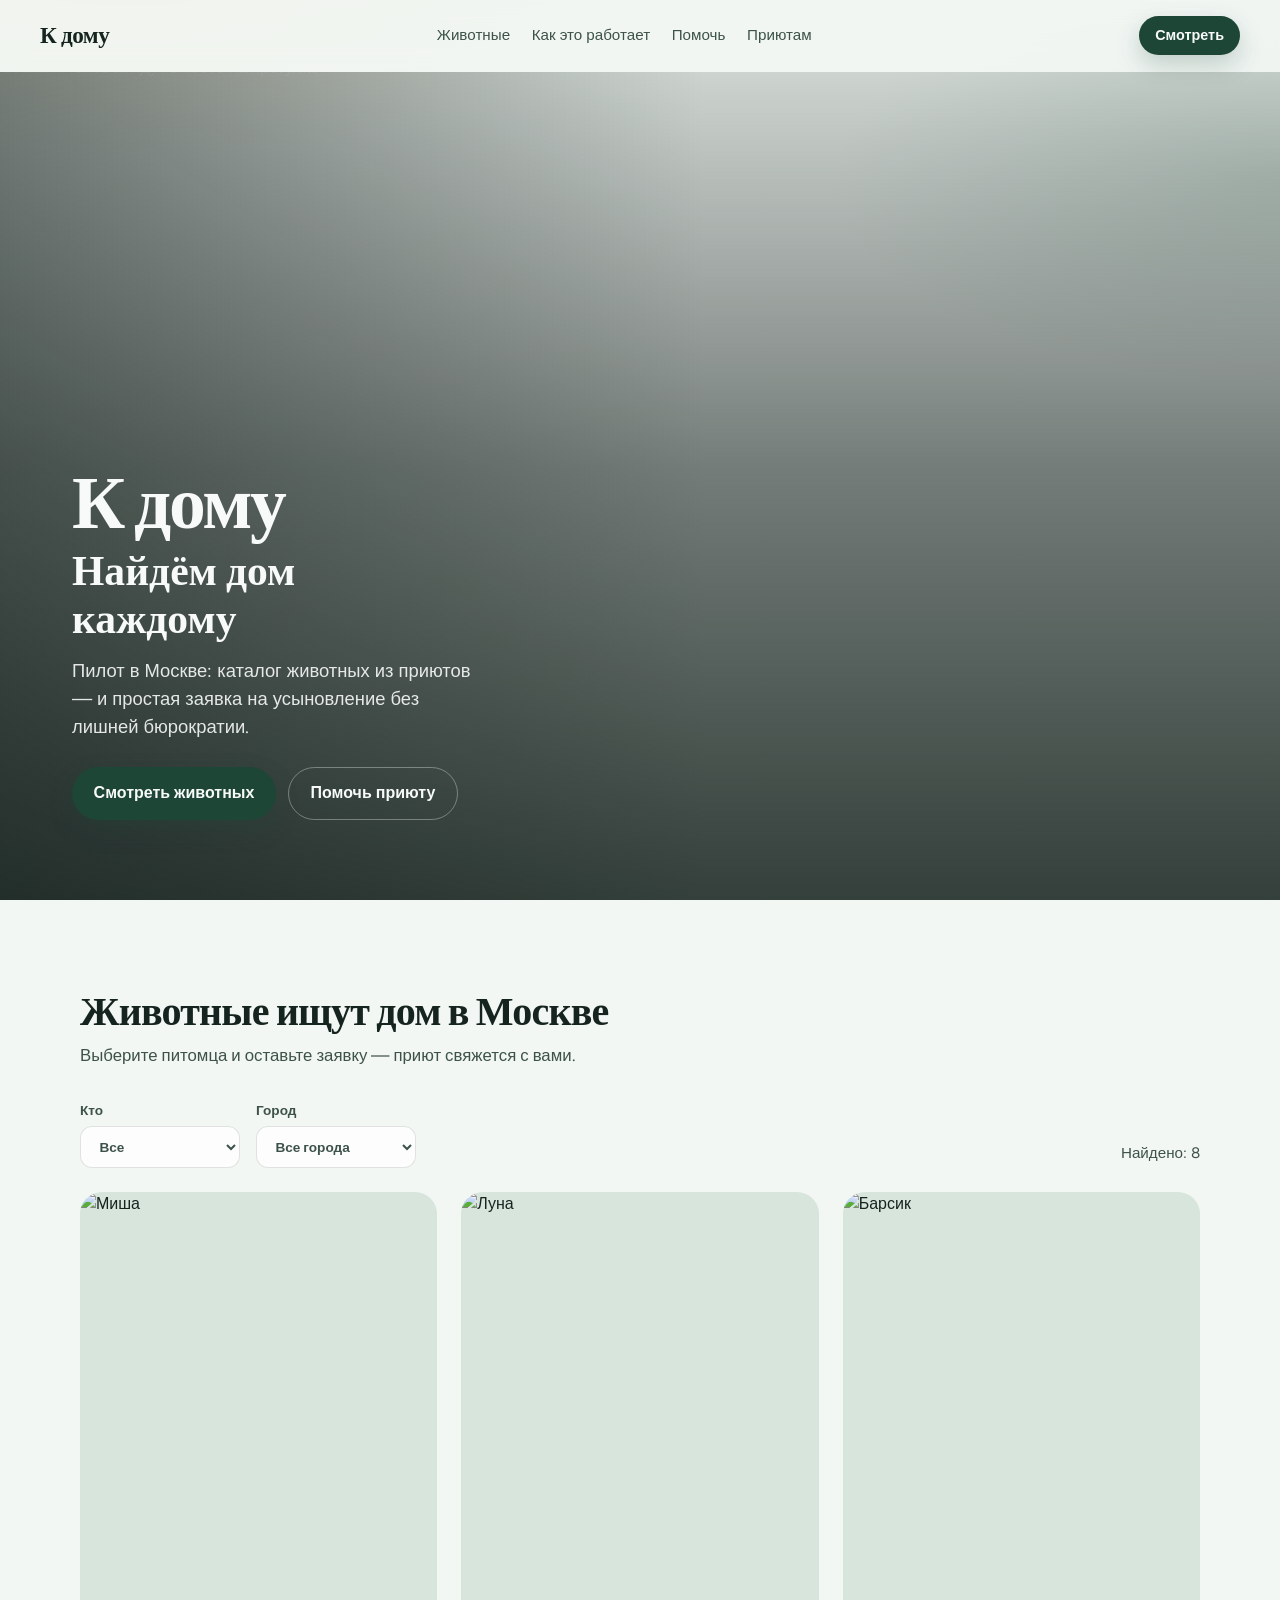
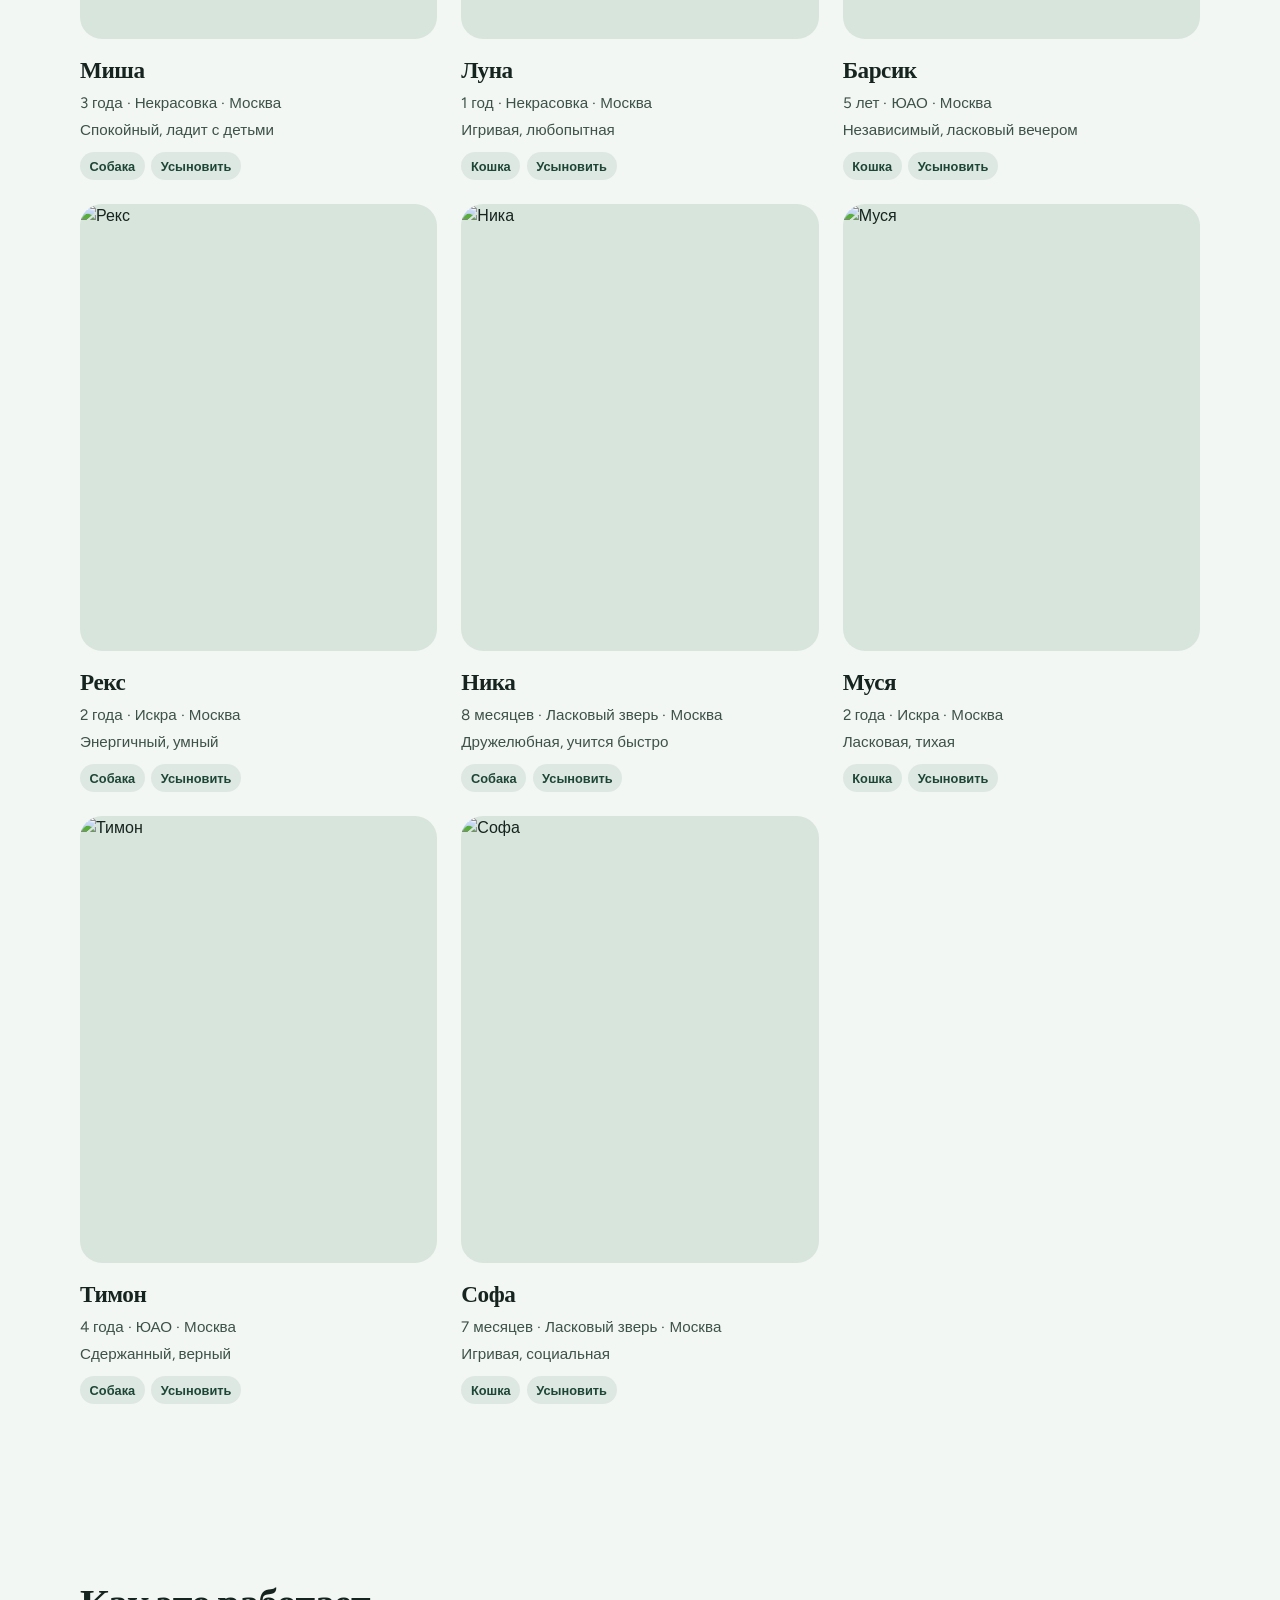
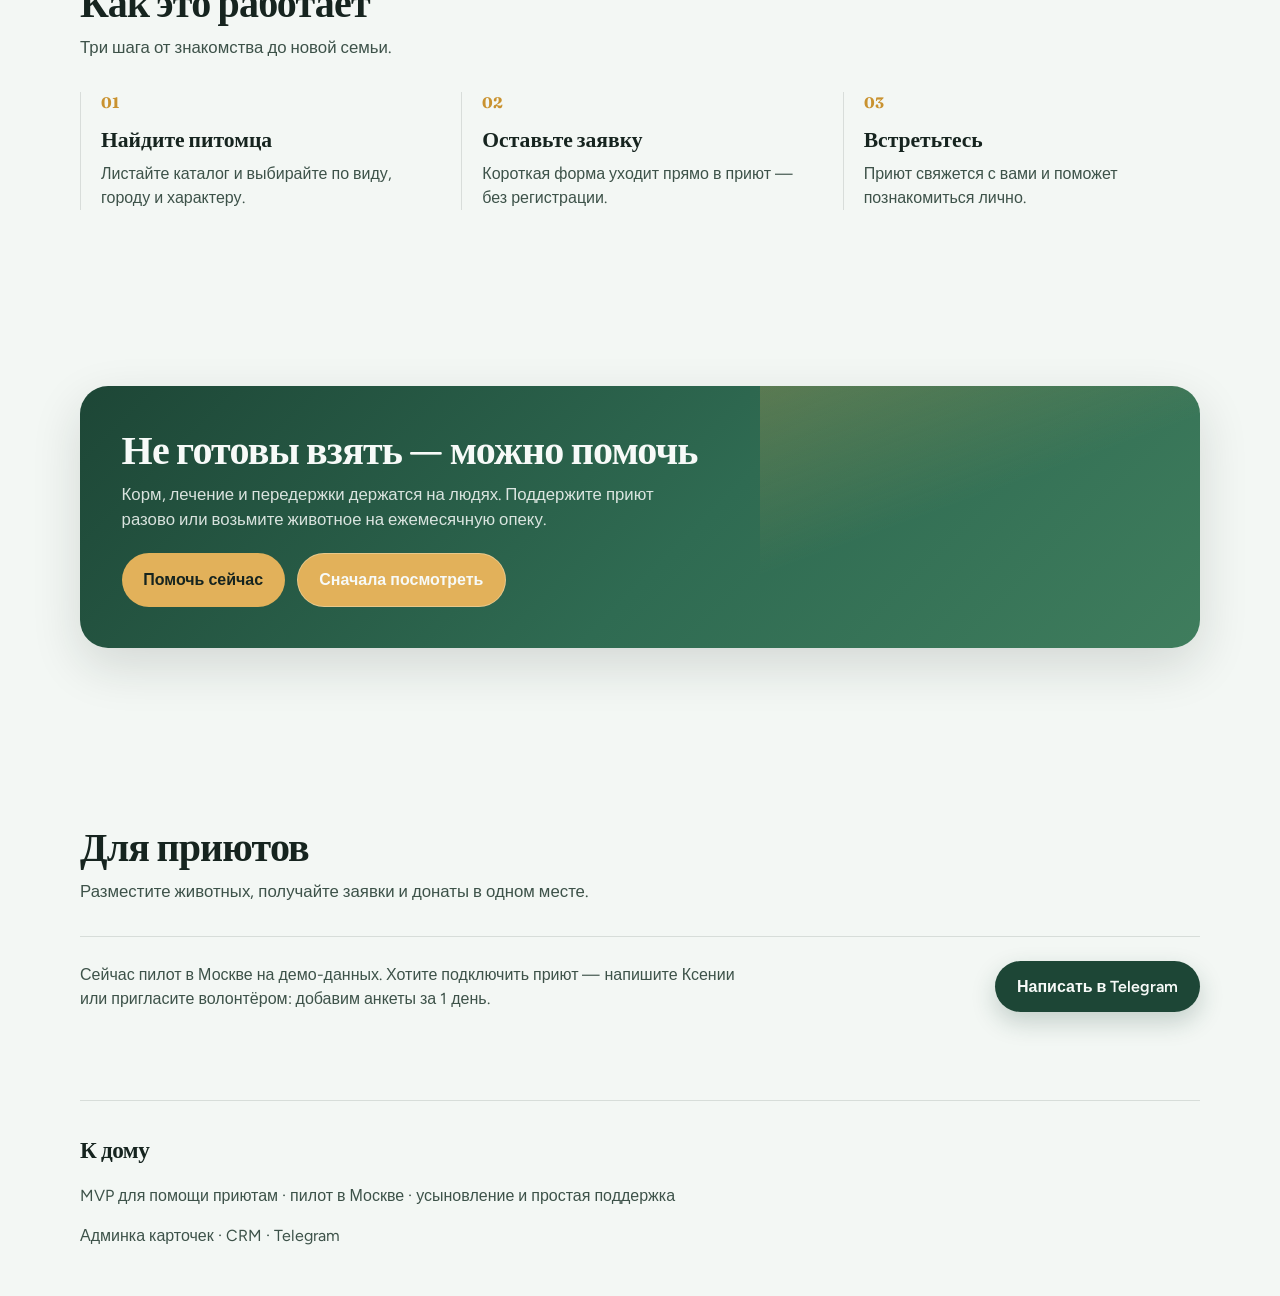
==== index.html @ bab7ec81 "Publish MVP site, CRM, admin and visit checklist for Moscow pilot. Co-authored-by: Cursor <cursorage" ====
<!DOCTYPE html>
<html lang="ru">
  <head>
    <meta charset="UTF-8" />
    <meta name="viewport" content="width=device-width, initial-scale=1.0" />
    <title>К дому — найти дом каждому животному</title>
    <meta
      name="description"
      content="К дому помогает приютам находить хозяев для животных: каталог питомцев, заявки на усыновление и простая помощь приютам."
    />
    <link rel="preconnect" href="https://fonts.googleapis.com" />
    <link rel="preconnect" href="https://fonts.gstatic.com" crossorigin />
    <link
      href="https://fonts.googleapis.com/css2?family=Fraunces:opsz,wght@9..144,500;9..144,650;9..144,700&family=Figtree:wght@400;500;600;700&display=swap"
      rel="stylesheet"
    />
    <link rel="stylesheet" href="styles.css" />
  </head>
  <body>
    <div class="page-bg" aria-hidden="true"></div>

    <header class="site-header">
      <a class="brand" href="#top" aria-label="К дому — на главную">К дому</a>
      <nav class="nav" aria-label="Основная навигация">
        <a href="#animals">Животные</a>
        <a href="#how">Как это работает</a>
        <a href="#help">Помочь</a>
        <a href="#shelters">Приютам</a>
      </nav>
      <a class="btn btn-small" href="#animals">Смотреть</a>
    </header>

    <main id="top">
      <section class="hero" aria-label="Главный экран">
        <div class="hero-media">
          <img
            src="https://images.unsplash.com/photo-1548199973-03cce0bbc87b?auto=format&fit=crop&w=2000&q=80"
            alt="Собака и человек идут вместе на прогулке"
            width="2000"
            height="1333"
          />
        </div>
        <div class="hero-content">
          <p class="brand-mark">К дому</p>
          <h1>Найдём дом каждому</h1>
          <p class="hero-lead">
            Пилот в Москве: каталог животных из приютов — и простая заявка на
            усыновление без лишней бюрократии.
          </p>
          <div class="hero-actions">
            <a class="btn" href="#animals">Смотреть животных</a>
            <a class="btn btn-ghost" href="#help">Помочь приюту</a>
          </div>
        </div>
      </section>

      <section class="section animals-section" id="animals">
        <div class="section-head">
          <h2>Животные ищут дом в Москве</h2>
          <p>Выберите питомца и оставьте заявку — приют свяжется с вами.</p>
        </div>

        <div class="filters" role="group" aria-label="Фильтры">
          <label class="filter">
            <span>Кто</span>
            <select id="filter-type">
              <option value="all">Все</option>
              <option value="dog">Собаки</option>
              <option value="cat">Кошки</option>
            </select>
          </label>
          <label class="filter">
            <span>Город</span>
            <select id="filter-city">
              <option value="all">Все города</option>
            </select>
          </label>
          <p class="results-count" id="results-count" aria-live="polite"></p>
        </div>

        <div class="animal-grid" id="animal-grid"></div>
      </section>

      <section class="section how-section" id="how">
        <div class="section-head">
          <h2>Как это работает</h2>
          <p>Три шага от знакомства до новой семьи.</p>
        </div>
        <ol class="steps">
          <li>
            <span class="step-num">01</span>
            <h3>Найдите питомца</h3>
            <p>Листайте каталог и выбирайте по виду, городу и характеру.</p>
          </li>
          <li>
            <span class="step-num">02</span>
            <h3>Оставьте заявку</h3>
            <p>Короткая форма уходит прямо в приют — без регистрации.</p>
          </li>
          <li>
            <span class="step-num">03</span>
            <h3>Встретьтесь</h3>
            <p>Приют свяжется с вами и поможет познакомиться лично.</p>
          </li>
        </ol>
      </section>

      <section class="section help-section" id="help">
        <div class="help-panel">
          <div class="help-copy">
            <h2>Не готовы взять — можно помочь</h2>
            <p>
              Корм, лечение и передержки держатся на людях. Поддержите приют
              разово или возьмите животное на ежемесячную опеку.
            </p>
            <div class="hero-actions">
              <button class="btn" type="button" id="donate-open">
                Помочь сейчас
              </button>
              <a class="btn btn-ghost" href="#animals">Сначала посмотреть</a>
            </div>
          </div>
          <div class="help-visual" aria-hidden="true"></div>
        </div>
      </section>

      <section class="section shelters-section" id="shelters">
        <div class="section-head">
          <h2>Для приютов</h2>
          <p>
            Разместите животных, получайте заявки и донаты в одном месте.
          </p>
        </div>
        <div class="shelter-cta">
          <p>
            Сейчас пилот в Москве на демо-данных. Хотите подключить приют —
            напишите Ксении или пригласите волонтёром: добавим анкеты за 1 день.
          </p>
          <a class="btn" href="https://t.me/zaitt_ksn">Написать в Telegram</a>
        </div>
      </section>
    </main>

    <footer class="site-footer">
      <p class="brand">К дому</p>
      <p>MVP для помощи приютам · пилот в Москве · усыновление и простая поддержка</p>
      <p style="margin-top:0.6rem">
        <a href="./admin.html">Админка карточек</a>
        ·
        <a href="./crm/">CRM</a>
        ·
        <a href="https://t.me/zaitt_ksn">Telegram</a>
      </p>
    </footer>

    <dialog class="modal" id="adopt-modal" aria-labelledby="adopt-title">
      <form method="dialog" class="modal-card" id="adopt-form">
        <button class="modal-close" value="cancel" aria-label="Закрыть">
          ×
        </button>
        <h2 id="adopt-title">Заявка на усыновление</h2>
        <p class="modal-lead" id="adopt-animal-name"></p>

        <label>
          Ваше имя
          <input name="name" type="text" required autocomplete="name" />
        </label>
        <label>
          Телефон или Telegram
          <input
            name="contact"
            type="text"
            required
            placeholder="+7… или @username"
            autocomplete="tel"
          />
        </label>
        <label>
          Коротко о себе
          <textarea
            name="message"
            rows="3"
            placeholder="Жильё, опыт, почему этот питомец"
          ></textarea>
        </label>

        <input type="hidden" name="animalId" id="adopt-animal-id" />

        <div class="modal-actions">
          <button class="btn btn-ghost" value="cancel" type="submit">
            Отмена
          </button>
          <button class="btn" id="adopt-submit" value="default" type="submit">
            Отправить заявку
          </button>
        </div>
      </form>
    </dialog>

    <dialog class="modal" id="donate-modal" aria-labelledby="donate-title">
      <form method="dialog" class="modal-card" id="donate-form">
        <button class="modal-close" value="cancel" aria-label="Закрыть">
          ×
        </button>
        <h2 id="donate-title">Помочь приюту</h2>
        <p class="modal-lead">
          В MVP это демо-форма: заявку сохраним локально и покажем, как будет
          выглядеть поток помощи.
        </p>
        <label>
          Сумма, ₽
          <input name="amount" type="number" min="100" step="100" value="500" required />
        </label>
        <label>
          Контакт для отчёта
          <input name="contact" type="text" required placeholder="email или Telegram" />
        </label>
        <div class="modal-actions">
          <button class="btn btn-ghost" value="cancel" type="submit">
            Отмена
          </button>
          <button class="btn" value="default" type="submit">Продолжить</button>
        </div>
      </form>
    </dialog>

    <div class="toast" id="toast" role="status" aria-live="polite" hidden></div>

    <script src="data.js"></script>
    <script src="app.js"></script>
  </body>
</html>
---- styles.css ----
:root {
  --ink: #16241f;
  --ink-soft: #3d5249;
  --foam: #f3f7f4;
  --mist: #d7e5dc;
  --leaf: #2f6b52;
  --leaf-deep: #1d4636;
  --sun: #e2b15a;
  --sun-deep: #c9922f;
  --line: rgba(22, 36, 31, 0.12);
  --shadow: 0 18px 50px rgba(22, 36, 31, 0.14);
  --radius: 18px;
  --font-display: "Fraunces", Georgia, serif;
  --font-body: "Figtree", "Segoe UI", sans-serif;
  --header-h: 72px;
}

*,
*::before,
*::after {
  box-sizing: border-box;
}

html {
  scroll-behavior: smooth;
}

body {
  margin: 0;
  color: var(--ink);
  font-family: var(--font-body);
  background: var(--foam);
  line-height: 1.5;
  overflow-x: hidden;
}

.page-bg {
  position: fixed;
  inset: 0;
  z-index: -1;
  background:
    radial-gradient(ellipse 80% 50% at 10% -10%, rgba(226, 177, 90, 0.22), transparent 55%),
    radial-gradient(ellipse 70% 45% at 100% 20%, rgba(47, 107, 82, 0.16), transparent 50%),
    linear-gradient(180deg, #eef5f0 0%, #f3f7f4 40%, #e8f0ea 100%);
}

img {
  max-width: 100%;
  display: block;
}

a {
  color: inherit;
  text-decoration: none;
}

button,
input,
select,
textarea {
  font: inherit;
  color: inherit;
}

.site-header {
  position: sticky;
  top: 0;
  z-index: 40;
  height: var(--header-h);
  display: flex;
  align-items: center;
  justify-content: space-between;
  gap: 1rem;
  padding: 0 clamp(1rem, 4vw, 2.5rem);
  backdrop-filter: blur(14px);
  background: rgba(243, 247, 244, 0.78);
  border-bottom: 1px solid transparent;
  transition: border-color 0.3s ease, background 0.3s ease;
}

.site-header.is-scrolled {
  border-bottom-color: var(--line);
  background: rgba(243, 247, 244, 0.92);
}

.brand {
  font-family: var(--font-display);
  font-weight: 700;
  font-size: 1.45rem;
  letter-spacing: -0.02em;
}

.nav {
  display: none;
  gap: 1.35rem;
  font-size: 0.95rem;
  font-weight: 500;
  color: var(--ink-soft);
}

.nav a {
  position: relative;
}

.nav a::after {
  content: "";
  position: absolute;
  left: 0;
  bottom: -0.25rem;
  width: 100%;
  height: 2px;
  background: var(--leaf);
  transform: scaleX(0);
  transform-origin: left;
  transition: transform 0.25s ease;
}

.nav a:hover::after,
.nav a:focus-visible::after {
  transform: scaleX(1);
}

.btn {
  display: inline-flex;
  align-items: center;
  justify-content: center;
  gap: 0.4rem;
  border: 0;
  border-radius: 999px;
  padding: 0.85rem 1.35rem;
  background: var(--leaf-deep);
  color: #f7faf8;
  font-weight: 600;
  cursor: pointer;
  transition: transform 0.2s ease, background 0.2s ease, box-shadow 0.2s ease;
  box-shadow: 0 10px 24px rgba(29, 70, 54, 0.22);
}

.btn:hover,
.btn:focus-visible {
  background: var(--leaf);
  transform: translateY(-1px);
}

.btn-small {
  padding: 0.55rem 1rem;
  font-size: 0.9rem;
}

.btn-ghost {
  background: transparent;
  color: var(--ink);
  box-shadow: none;
  border: 1px solid var(--line);
}

.btn-ghost:hover,
.btn-ghost:focus-visible {
  background: rgba(47, 107, 82, 0.08);
  transform: none;
}

.hero {
  position: relative;
  min-height: calc(100svh - var(--header-h));
  display: grid;
  align-items: end;
  color: #f7faf8;
  overflow: hidden;
}

.hero-media {
  position: absolute;
  inset: 0;
}

.hero-media img {
  width: 100%;
  height: 100%;
  object-fit: cover;
  transform: scale(1.04);
  animation: hero-drift 18s ease-in-out infinite alternate;
}

.hero-media::after {
  content: "";
  position: absolute;
  inset: 0;
  background:
    linear-gradient(180deg, rgba(12, 24, 20, 0.15) 0%, rgba(12, 24, 20, 0.55) 48%, rgba(12, 24, 20, 0.82) 100%),
    linear-gradient(90deg, rgba(12, 24, 20, 0.45) 0%, transparent 55%);
}

.hero-content {
  position: relative;
  z-index: 1;
  width: min(720px, 100%);
  padding: clamp(2rem, 6vw, 4.5rem);
  padding-bottom: clamp(2.5rem, 7vw, 5rem);
  animation: rise-in 0.9s ease both;
}

.brand-mark {
  margin: 0 0 0.6rem;
  font-family: var(--font-display);
  font-size: clamp(2.4rem, 7vw, 4.6rem);
  font-weight: 700;
  line-height: 0.95;
  letter-spacing: -0.03em;
}

.hero h1 {
  margin: 0;
  font-family: var(--font-display);
  font-size: clamp(1.7rem, 4.2vw, 2.6rem);
  font-weight: 650;
  line-height: 1.15;
  max-width: 12ch;
}

.hero-lead {
  margin: 1rem 0 1.6rem;
  max-width: 34ch;
  font-size: clamp(1rem, 2.2vw, 1.15rem);
  color: rgba(247, 250, 248, 0.9);
}

.hero-actions {
  display: flex;
  flex-wrap: wrap;
  gap: 0.75rem;
}

.hero .btn-ghost {
  color: #f7faf8;
  border-color: rgba(247, 250, 248, 0.35);
}

.hero .btn-ghost:hover,
.hero .btn-ghost:focus-visible {
  background: rgba(247, 250, 248, 0.12);
}

.section {
  width: min(1120px, calc(100% - 2rem));
  margin: 0 auto;
  padding: clamp(3.5rem, 8vw, 5.5rem) 0;
}

.section-head {
  max-width: 38rem;
  margin-bottom: 2rem;
  animation: rise-in 0.7s ease both;
}

.section-head h2,
.help-copy h2 {
  margin: 0 0 0.55rem;
  font-family: var(--font-display);
  font-size: clamp(1.8rem, 4vw, 2.5rem);
  line-height: 1.15;
  letter-spacing: -0.02em;
}

.section-head p,
.help-copy p {
  margin: 0;
  color: var(--ink-soft);
  font-size: 1.05rem;
}

.filters {
  display: flex;
  flex-wrap: wrap;
  align-items: end;
  gap: 0.85rem 1rem;
  margin-bottom: 1.5rem;
}

.filter {
  display: grid;
  gap: 0.35rem;
  font-size: 0.85rem;
  font-weight: 600;
  color: var(--ink-soft);
}

.filter select {
  min-width: 10rem;
  border: 1px solid var(--line);
  background: rgba(255, 255, 255, 0.72);
  border-radius: 12px;
  padding: 0.7rem 0.9rem;
}

.results-count {
  margin: 0 0 0.2rem auto;
  color: var(--ink-soft);
  font-size: 0.95rem;
}

.animal-grid {
  display: grid;
  grid-template-columns: 1fr;
  gap: 1.25rem;
}

.animal-card {
  display: grid;
  gap: 0.9rem;
  padding: 0;
  border: 0;
  background: transparent;
  text-align: left;
  cursor: pointer;
  color: inherit;
  animation: rise-in 0.6s ease both;
}

.animal-card:nth-child(2) {
  animation-delay: 0.05s;
}
.animal-card:nth-child(3) {
  animation-delay: 0.1s;
}
.animal-card:nth-child(4) {
  animation-delay: 0.15s;
}

.animal-photo {
  position: relative;
  overflow: hidden;
  border-radius: calc(var(--radius) + 4px);
  aspect-ratio: 4 / 5;
  background: var(--mist);
}

.animal-photo img {
  width: 100%;
  height: 100%;
  object-fit: cover;
  transition: transform 0.55s ease;
}

.animal-card:hover .animal-photo img,
.animal-card:focus-visible .animal-photo img {
  transform: scale(1.05);
}

.animal-meta h3 {
  margin: 0;
  font-family: var(--font-display);
  font-size: 1.45rem;
  letter-spacing: -0.02em;
}

.animal-meta p {
  margin: 0.25rem 0 0;
  color: var(--ink-soft);
  font-size: 0.95rem;
}

.animal-tags {
  display: flex;
  flex-wrap: wrap;
  gap: 0.4rem;
  margin-top: 0.65rem;
}

.animal-tags span {
  font-size: 0.8rem;
  font-weight: 600;
  color: var(--leaf-deep);
  background: rgba(47, 107, 82, 0.1);
  padding: 0.28rem 0.6rem;
  border-radius: 999px;
}

.steps {
  list-style: none;
  margin: 0;
  padding: 0;
  display: grid;
  gap: 1.25rem;
}

.steps li {
  padding: 1.35rem 0;
  border-top: 1px solid var(--line);
}

.step-num {
  display: block;
  margin-bottom: 0.55rem;
  font-family: var(--font-display);
  font-size: 0.95rem;
  color: var(--sun-deep);
  font-weight: 700;
}

.steps h3 {
  margin: 0 0 0.35rem;
  font-family: var(--font-display);
  font-size: 1.35rem;
}

.steps p {
  margin: 0;
  color: var(--ink-soft);
  max-width: 36ch;
}

.help-panel {
  display: grid;
  gap: 1.25rem;
  border-radius: 28px;
  overflow: hidden;
  background: linear-gradient(135deg, #1d4636 0%, #2f6b52 55%, #3f7d5d 100%);
  color: #f7faf8;
  box-shadow: var(--shadow);
}

.help-copy {
  padding: clamp(1.6rem, 4vw, 2.6rem);
}

.help-copy p {
  color: rgba(247, 250, 248, 0.86);
  margin-bottom: 1.3rem;
}

.help-panel .btn {
  background: var(--sun);
  color: var(--ink);
  box-shadow: none;
}

.help-panel .btn:hover,
.help-panel .btn:focus-visible {
  background: #ebc36f;
}

.help-panel .btn-ghost {
  color: #f7faf8;
  border-color: rgba(247, 250, 248, 0.3);
}

.help-visual {
  min-height: 180px;
  background:
    linear-gradient(160deg, rgba(226, 177, 90, 0.25), transparent 45%),
    url("https://images.unsplash.com/photo-1450778869180-41d0601e046e?auto=format&fit=crop&w=1200&q=80")
      center/cover;
}

.shelter-cta {
  display: grid;
  gap: 1rem;
  align-items: center;
  padding: 1.5rem 0 0;
  border-top: 1px solid var(--line);
}

.shelter-cta p {
  margin: 0;
  color: var(--ink-soft);
  max-width: 42rem;
}

.site-footer {
  width: min(1120px, calc(100% - 2rem));
  margin: 0 auto;
  padding: 2rem 0 3rem;
  border-top: 1px solid var(--line);
  color: var(--ink-soft);
}

.site-footer .brand {
  margin: 0 0 0.35rem;
  color: var(--ink);
}

.site-footer p:last-child {
  margin: 0;
}

.modal {
  border: 0;
  padding: 0;
  background: transparent;
  max-width: calc(100% - 2rem);
}

.modal::backdrop {
  background: rgba(12, 24, 20, 0.55);
  backdrop-filter: blur(4px);
}

.modal-card {
  width: min(440px, 100%);
  margin: auto;
  padding: 1.4rem 1.3rem 1.25rem;
  border-radius: 22px;
  background: #f7faf8;
  box-shadow: var(--shadow);
  display: grid;
  gap: 0.8rem;
  position: relative;
  animation: rise-in 0.35s ease both;
}

.modal-close {
  position: absolute;
  top: 0.55rem;
  right: 0.7rem;
  border: 0;
  background: transparent;
  font-size: 1.6rem;
  line-height: 1;
  cursor: pointer;
  color: var(--ink-soft);
}

.modal-card h2 {
  margin: 0;
  font-family: var(--font-display);
  font-size: 1.55rem;
  padding-right: 1.5rem;
}

.modal-lead {
  margin: -0.2rem 0 0.2rem;
  color: var(--ink-soft);
}

.modal-card label {
  display: grid;
  gap: 0.35rem;
  font-size: 0.9rem;
  font-weight: 600;
  color: var(--ink-soft);
}

.modal-card input,
.modal-card textarea {
  border: 1px solid var(--line);
  border-radius: 12px;
  padding: 0.75rem 0.85rem;
  background: #fff;
  resize: vertical;
}

.modal-actions {
  display: flex;
  justify-content: flex-end;
  gap: 0.6rem;
  margin-top: 0.3rem;
}

.toast {
  position: fixed;
  left: 50%;
  bottom: 1.4rem;
  transform: translateX(-50%) translateY(120%);
  background: var(--ink);
  color: #f7faf8;
  padding: 0.85rem 1.15rem;
  border-radius: 999px;
  font-weight: 600;
  box-shadow: var(--shadow);
  transition: transform 0.35s ease;
  z-index: 60;
}

.toast.is-visible {
  transform: translateX(-50%) translateY(0);
}

.empty-state {
  grid-column: 1 / -1;
  padding: 2rem 0;
  color: var(--ink-soft);
}

@keyframes hero-drift {
  from {
    transform: scale(1.04) translate3d(0, 0, 0);
  }
  to {
    transform: scale(1.08) translate3d(-1.5%, -1%, 0);
  }
}

@keyframes rise-in {
  from {
    opacity: 0;
    transform: translateY(14px);
  }
  to {
    opacity: 1;
    transform: translateY(0);
  }
}

@media (min-width: 720px) {
  .nav {
    display: flex;
  }

  .animal-grid {
    grid-template-columns: repeat(2, 1fr);
    gap: 1.5rem;
  }

  .steps {
    grid-template-columns: repeat(3, 1fr);
    gap: 1.5rem;
  }

  .steps li {
    border-top: 0;
    border-left: 1px solid var(--line);
    padding: 0 0 0 1.25rem;
  }

  .help-panel {
    grid-template-columns: 1.2fr 0.8fr;
  }

  .help-visual {
    min-height: 100%;
  }

  .shelter-cta {
    grid-template-columns: 1fr auto;
  }
}

@media (min-width: 980px) {
  .animal-grid {
    grid-template-columns: repeat(3, 1fr);
  }
}

@media (prefers-reduced-motion: reduce) {
  html {
    scroll-behavior: auto;
  }

  *,
  *::before,
  *::after {
    animation: none !important;
    transition: none !important;
  }
}
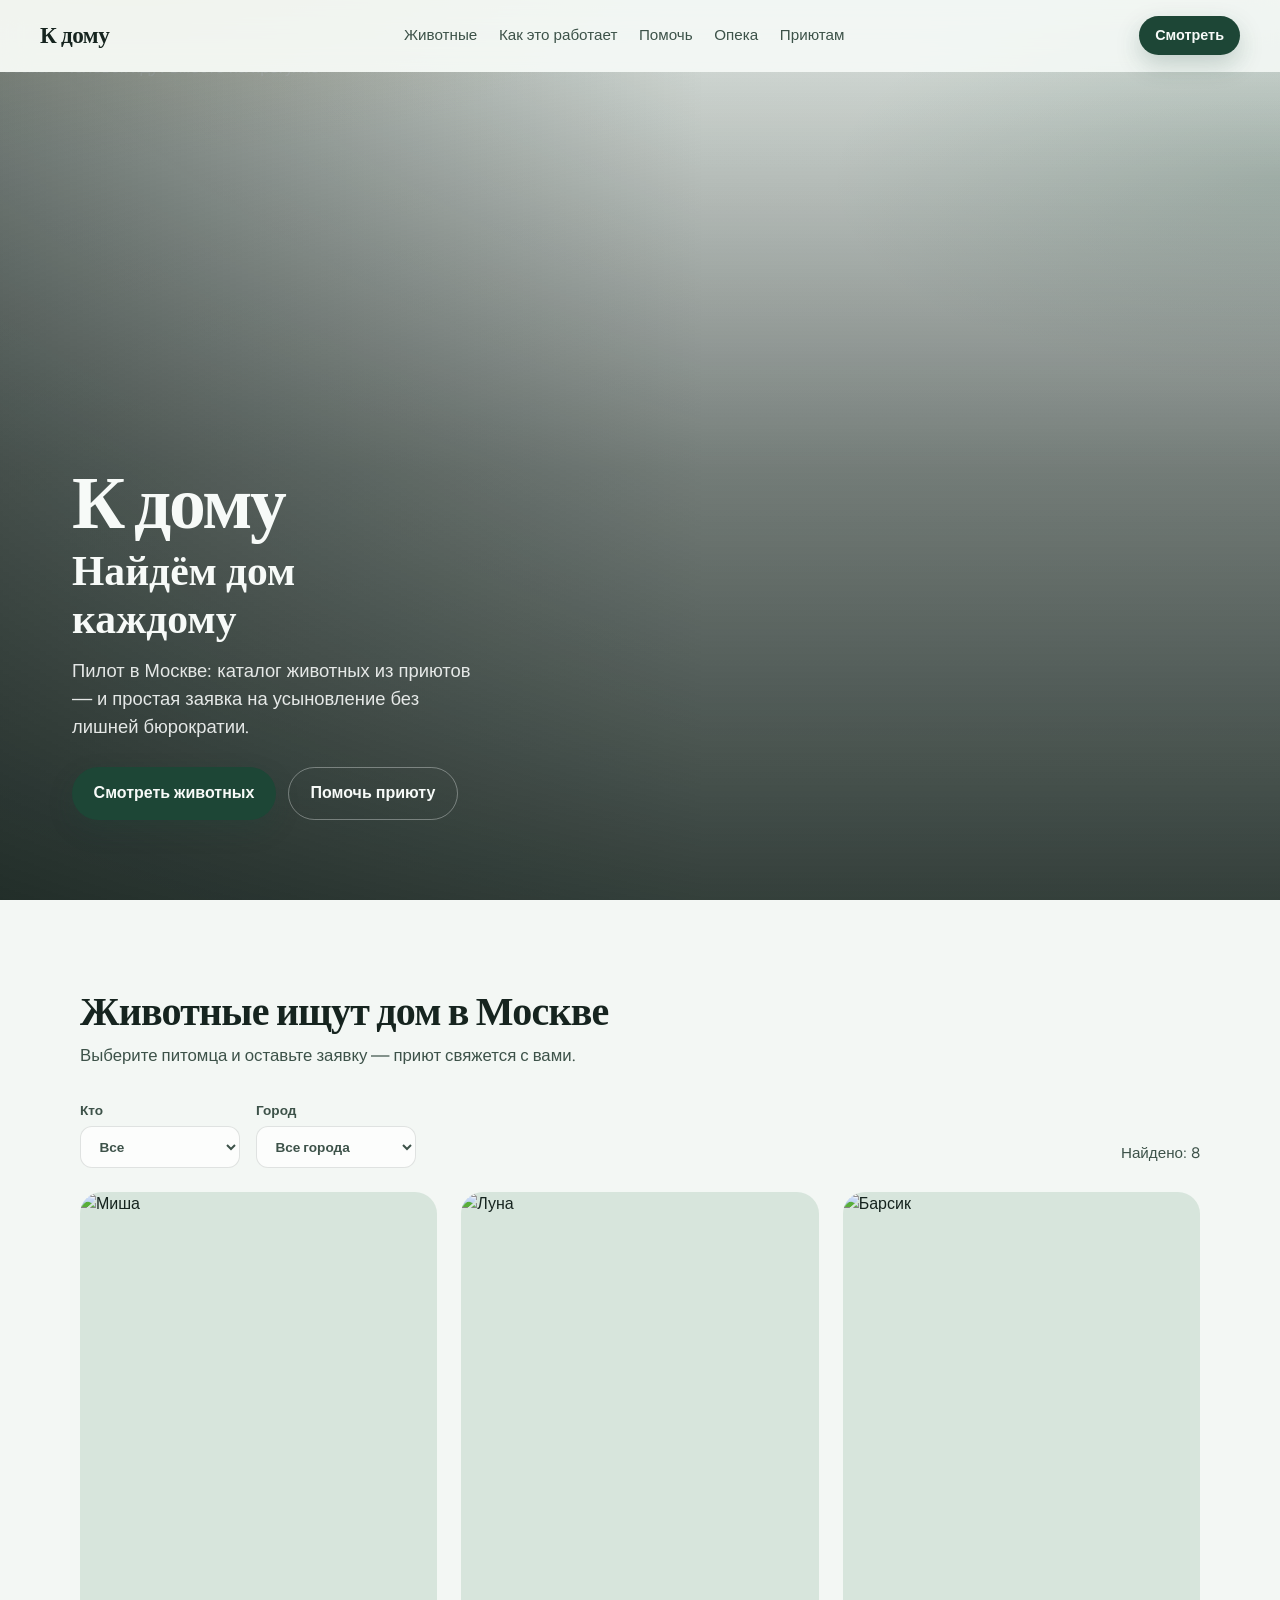
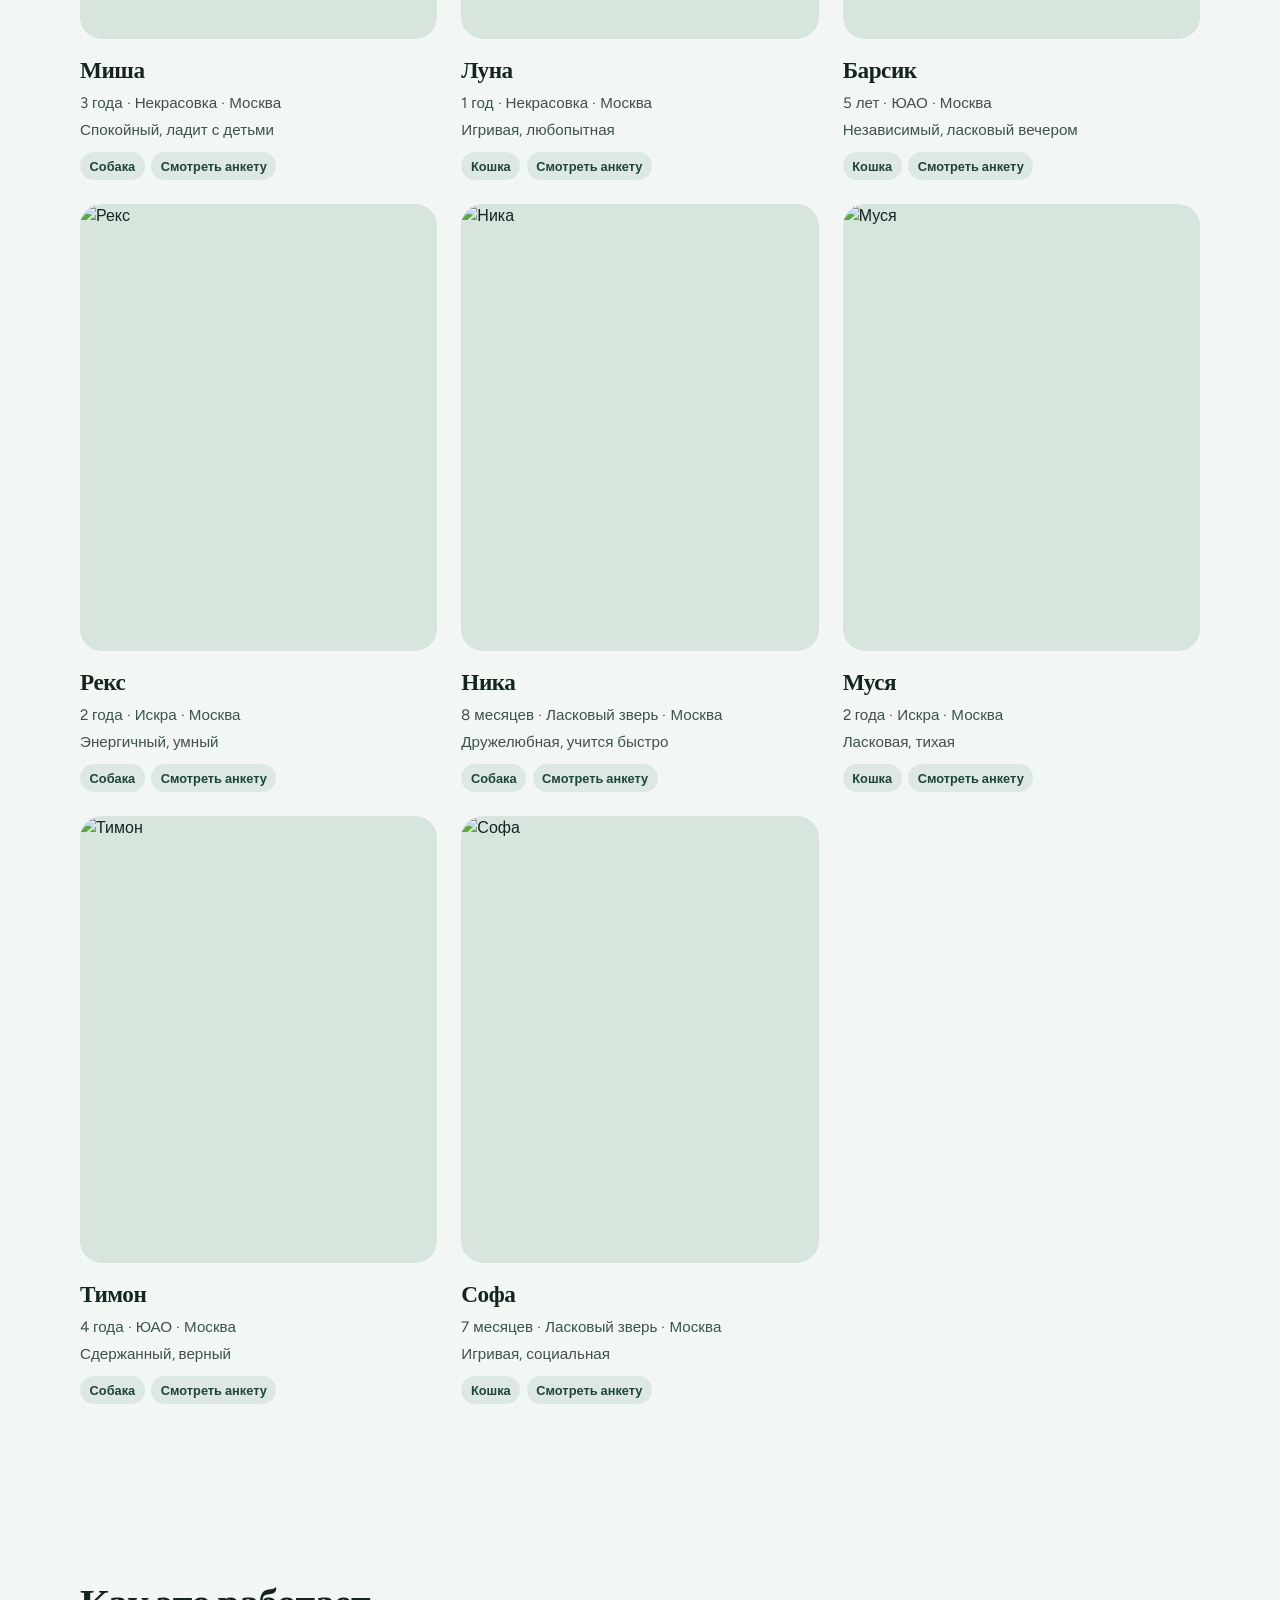
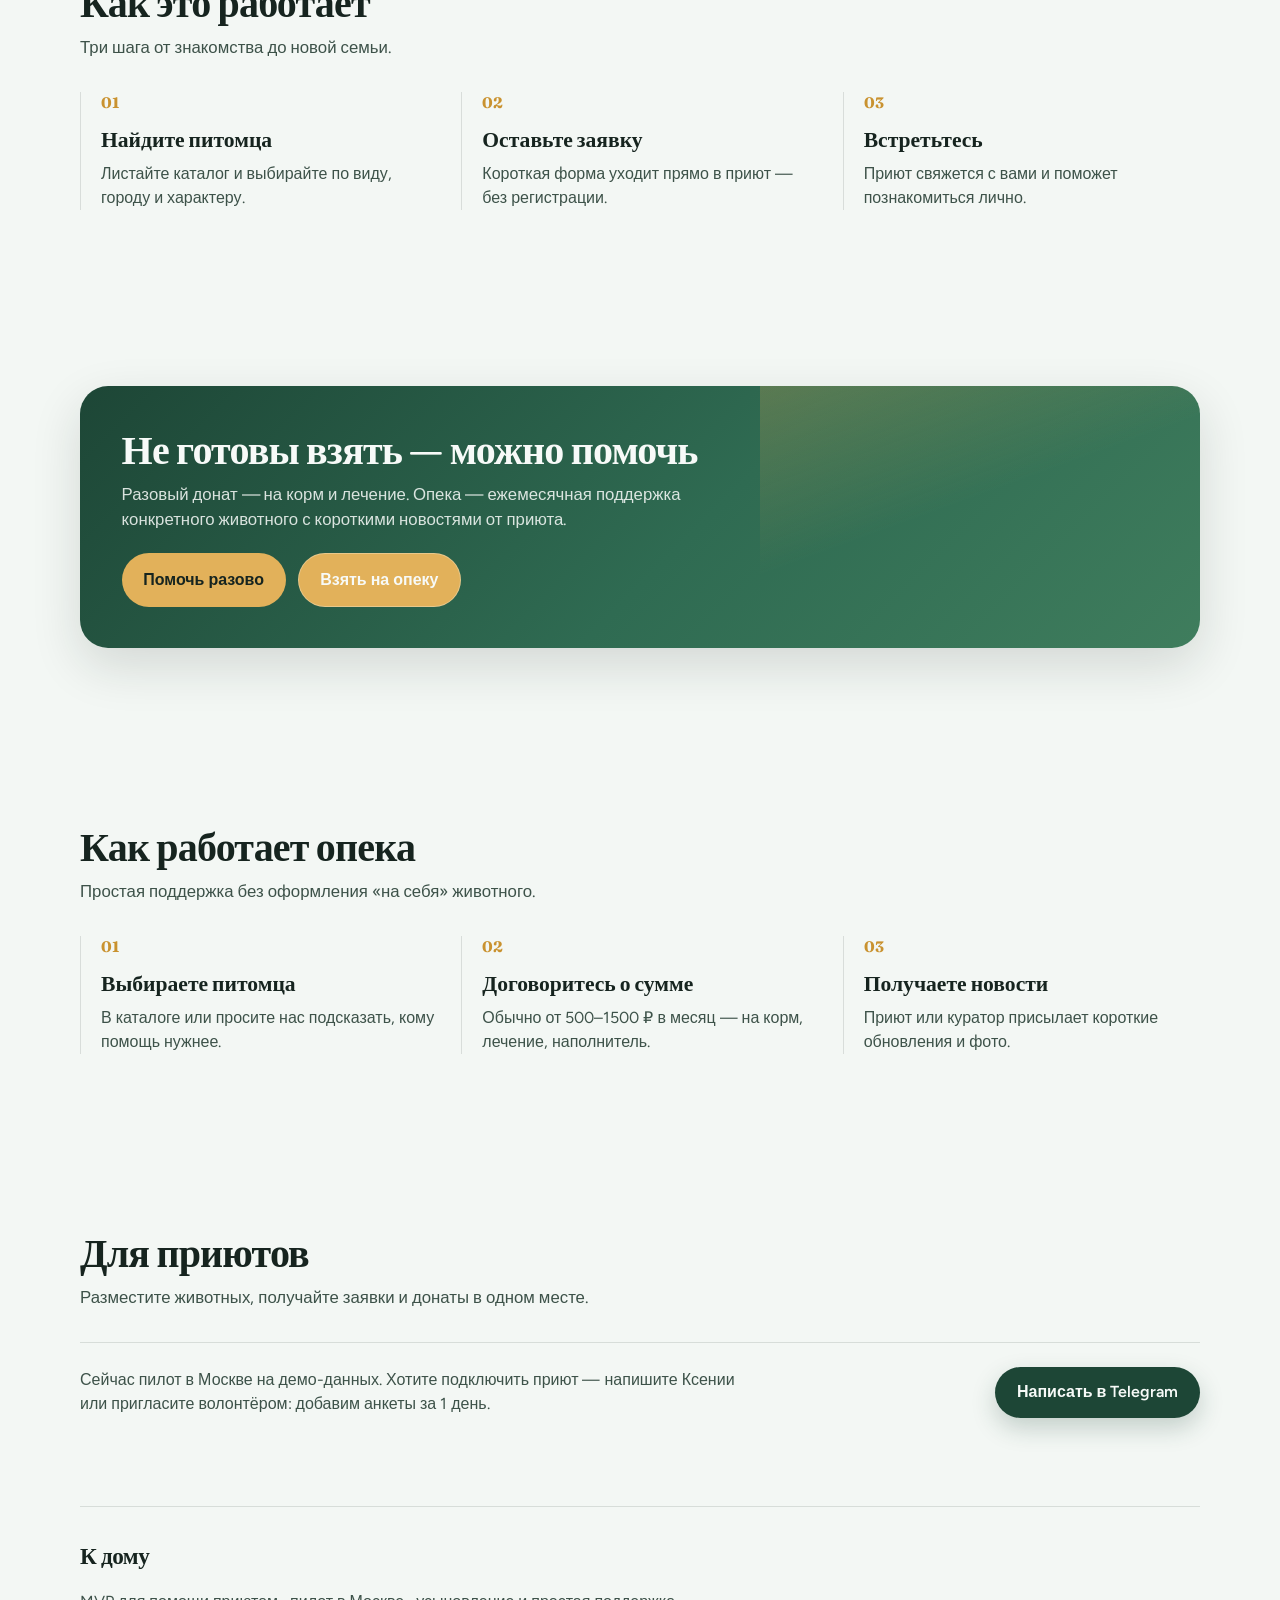
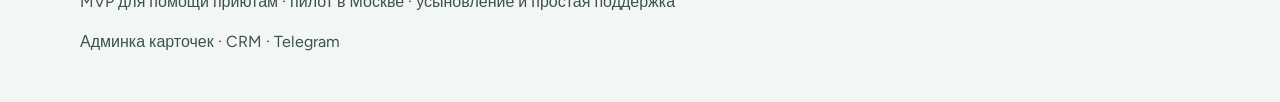
==== commit ed3c3d86: "Add animal pages, guardianship flow, and domain decision notes. Co-authored-by: Cursor <cursoragent@" ====
--- a/index.html
+++ b/index.html
@@ -25,6 +25,7 @@
         <a href="#animals">Животные</a>
         <a href="#how">Как это работает</a>
         <a href="#help">Помочь</a>
+        <a href="#opeka">Опека</a>
         <a href="#shelters">Приютам</a>
       </nav>
       <a class="btn btn-small" href="#animals">Смотреть</a>
@@ -110,18 +111,44 @@
           <div class="help-copy">
             <h2>Не готовы взять — можно помочь</h2>
             <p>
-              Корм, лечение и передержки держатся на людях. Поддержите приют
-              разово или возьмите животное на ежемесячную опеку.
+              Разовый донат — на корм и лечение. Опека — ежемесячная поддержка
+              конкретного животного с короткими новостями от приюта.
             </p>
             <div class="hero-actions">
               <button class="btn" type="button" id="donate-open">
-                Помочь сейчас
+                Помочь разово
               </button>
-              <a class="btn btn-ghost" href="#animals">Сначала посмотреть</a>
+              <button class="btn btn-ghost" type="button" id="sponsor-open">
+                Взять на опеку
+              </button>
             </div>
           </div>
           <div class="help-visual" aria-hidden="true"></div>
         </div>
+      </section>
+
+      <section class="section opeka-section" id="opeka">
+        <div class="section-head">
+          <h2>Как работает опека</h2>
+          <p>Простая поддержка без оформления «на себя» животного.</p>
+        </div>
+        <ol class="steps">
+          <li>
+            <span class="step-num">01</span>
+            <h3>Выбираете питомца</h3>
+            <p>В каталоге или просите нас подсказать, кому помощь нужнее.</p>
+          </li>
+          <li>
+            <span class="step-num">02</span>
+            <h3>Договоритесь о сумме</h3>
+            <p>Обычно от 500–1500 ₽ в месяц — на корм, лечение, наполнитель.</p>
+          </li>
+          <li>
+            <span class="step-num">03</span>
+            <h3>Получаете новости</h3>
+            <p>Приют или куратор присылает короткие обновления и фото.</p>
+          </li>
+        </ol>
       </section>
 
       <section class="section shelters-section" id="shelters">
@@ -153,50 +180,6 @@
       </p>
     </footer>
 
-    <dialog class="modal" id="adopt-modal" aria-labelledby="adopt-title">
-      <form method="dialog" class="modal-card" id="adopt-form">
-        <button class="modal-close" value="cancel" aria-label="Закрыть">
-          ×
-        </button>
-        <h2 id="adopt-title">Заявка на усыновление</h2>
-        <p class="modal-lead" id="adopt-animal-name"></p>
-
-        <label>
-          Ваше имя
-          <input name="name" type="text" required autocomplete="name" />
-        </label>
-        <label>
-          Телефон или Telegram
-          <input
-            name="contact"
-            type="text"
-            required
-            placeholder="+7… или @username"
-            autocomplete="tel"
-          />
-        </label>
-        <label>
-          Коротко о себе
-          <textarea
-            name="message"
-            rows="3"
-            placeholder="Жильё, опыт, почему этот питомец"
-          ></textarea>
-        </label>
-
-        <input type="hidden" name="animalId" id="adopt-animal-id" />
-
-        <div class="modal-actions">
-          <button class="btn btn-ghost" value="cancel" type="submit">
-            Отмена
-          </button>
-          <button class="btn" id="adopt-submit" value="default" type="submit">
-            Отправить заявку
-          </button>
-        </div>
-      </form>
-    </dialog>
-
     <dialog class="modal" id="donate-modal" aria-labelledby="donate-title">
       <form method="dialog" class="modal-card" id="donate-form">
         <button class="modal-close" value="cancel" aria-label="Закрыть">
@@ -204,8 +187,8 @@
         </button>
         <h2 id="donate-title">Помочь приюту</h2>
         <p class="modal-lead">
-          В MVP это демо-форма: заявку сохраним локально и покажем, как будет
-          выглядеть поток помощи.
+          Пока без онлайн-оплаты: заявка уйдёт Ксении в Telegram, подскажем, как
+          перевести приюту.
         </p>
         <label>
           Сумма, ₽
@@ -224,6 +207,37 @@
       </form>
     </dialog>
 
+    <dialog class="modal" id="sponsor-modal" aria-labelledby="sponsor-title">
+      <form method="dialog" class="modal-card" id="sponsor-form">
+        <button class="modal-close" value="cancel" aria-label="Закрыть">
+          ×
+        </button>
+        <h2 id="sponsor-title">Взять на опеку</h2>
+        <p class="modal-lead">
+          Ежемесячная поддержка. Можно указать имя животного или попросить
+          подобрать.
+        </p>
+        <label>
+          Кого хотите опекать
+          <input name="animalHint" type="text" placeholder="Имя из каталога или «подскажите»" />
+        </label>
+        <label>
+          Сумма в месяц, ₽
+          <input name="amount" type="number" min="300" step="100" value="1000" required />
+        </label>
+        <label>
+          Контакт
+          <input name="contact" type="text" required placeholder="Telegram или телефон" />
+        </label>
+        <div class="modal-actions">
+          <button class="btn btn-ghost" value="cancel" type="submit">
+            Отмена
+          </button>
+          <button class="btn" value="default" type="submit">Хочу опекать</button>
+        </div>
+      </form>
+    </dialog>
+
     <div class="toast" id="toast" role="status" aria-live="polite" hidden></div>
 
     <script src="data.js"></script>
--- a/styles.css
+++ b/styles.css
@@ -314,6 +314,7 @@
   text-align: left;
   cursor: pointer;
   color: inherit;
+  text-decoration: none;
   animation: rise-in 0.6s ease both;
 }
 
@@ -654,3 +655,95 @@
     transition: none !important;
   }
 }
+
+.back-link {
+  display: inline-block;
+  margin-bottom: 1.25rem;
+  color: var(--ink-soft);
+  font-weight: 600;
+}
+
+.animal-layout {
+  display: grid;
+  gap: 1.5rem;
+}
+
+.animal-hero-photo {
+  border-radius: calc(var(--radius) + 6px);
+  overflow: hidden;
+  background: var(--mist);
+  aspect-ratio: 4 / 5;
+}
+
+.animal-hero-photo img {
+  width: 100%;
+  height: 100%;
+  object-fit: cover;
+}
+
+.animal-kicker {
+  margin: 0 0 0.4rem;
+  color: var(--sun-deep);
+  font-weight: 700;
+  font-size: 0.9rem;
+}
+
+.animal-copy h1 {
+  margin: 0;
+  font-family: var(--font-display);
+  font-size: clamp(2rem, 5vw, 3rem);
+  letter-spacing: -0.03em;
+  color: var(--leaf-deep);
+}
+
+.animal-sub,
+.animal-temper,
+.animal-desc,
+.animal-curator {
+  color: var(--ink-soft);
+}
+
+.animal-sub {
+  margin: 0.55rem 0 0;
+  font-weight: 600;
+}
+
+.animal-temper {
+  margin: 1rem 0 0;
+  font-size: 1.05rem;
+}
+
+.animal-desc {
+  margin: 0.7rem 0 0;
+  max-width: 38rem;
+}
+
+.animal-curator {
+  margin: 0.85rem 0 0;
+  font-weight: 600;
+}
+
+.share-row {
+  display: grid;
+  gap: 0.45rem;
+  margin-top: 1.1rem;
+}
+
+.share-row .tiny {
+  word-break: break-all;
+  color: var(--ink-soft);
+  font-size: 0.8rem;
+}
+
+@media (min-width: 860px) {
+  .animal-layout {
+    grid-template-columns: 0.9fr 1.1fr;
+    align-items: start;
+    gap: 2.5rem;
+  }
+
+  .animal-hero-photo {
+    position: sticky;
+    top: calc(var(--header-h) + 1rem);
+  }
+}
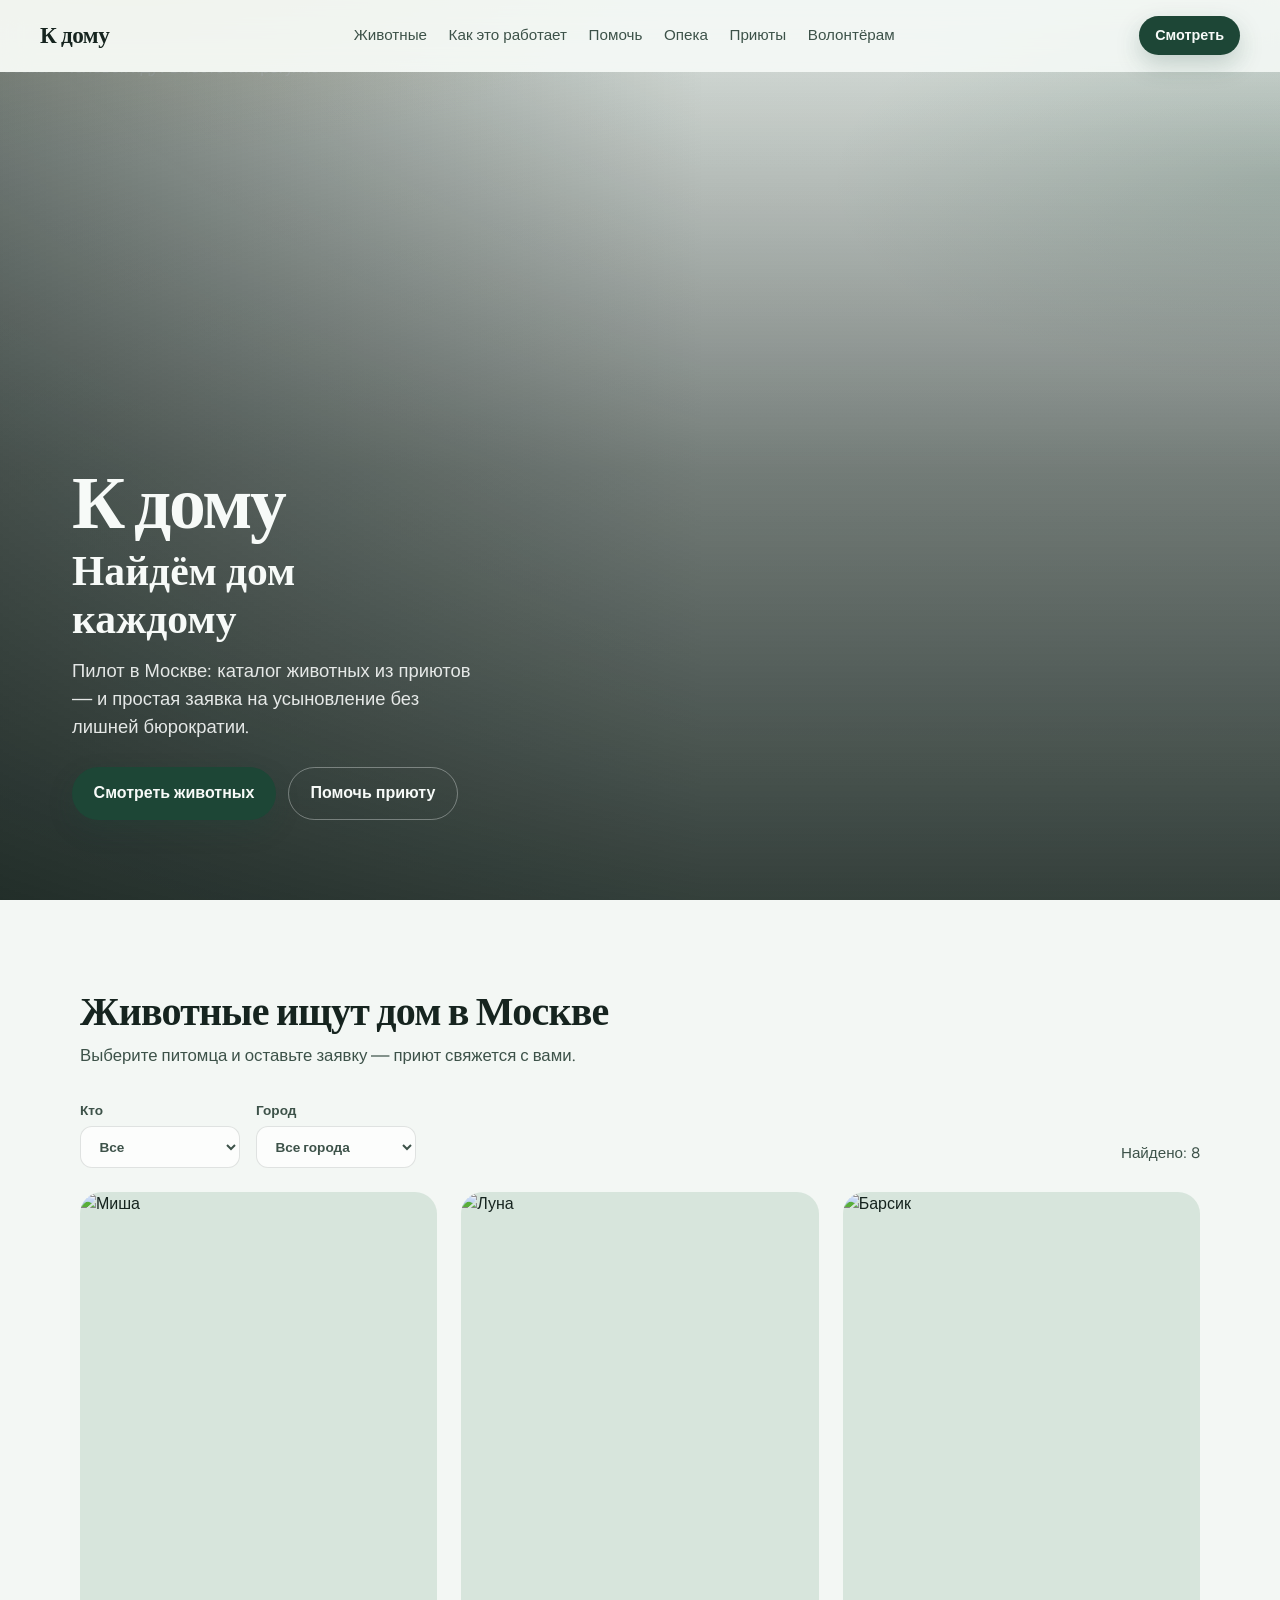
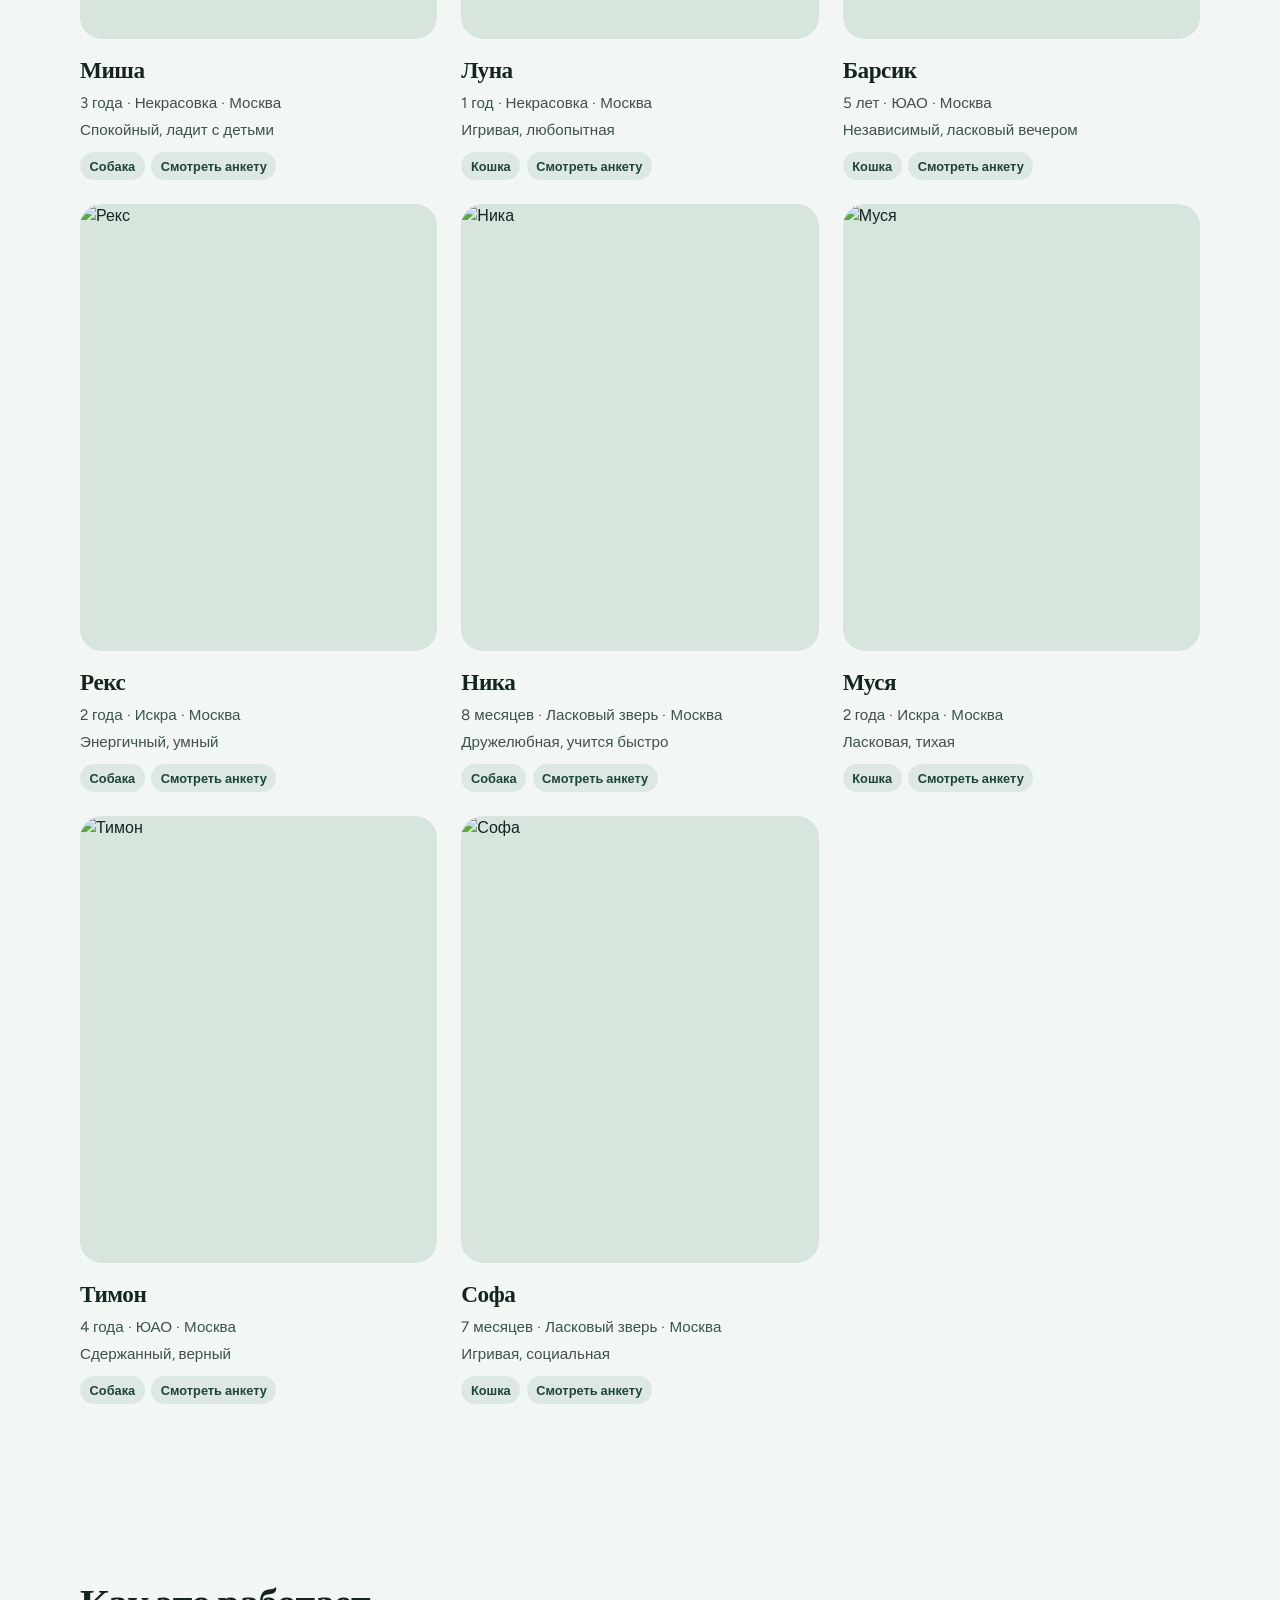
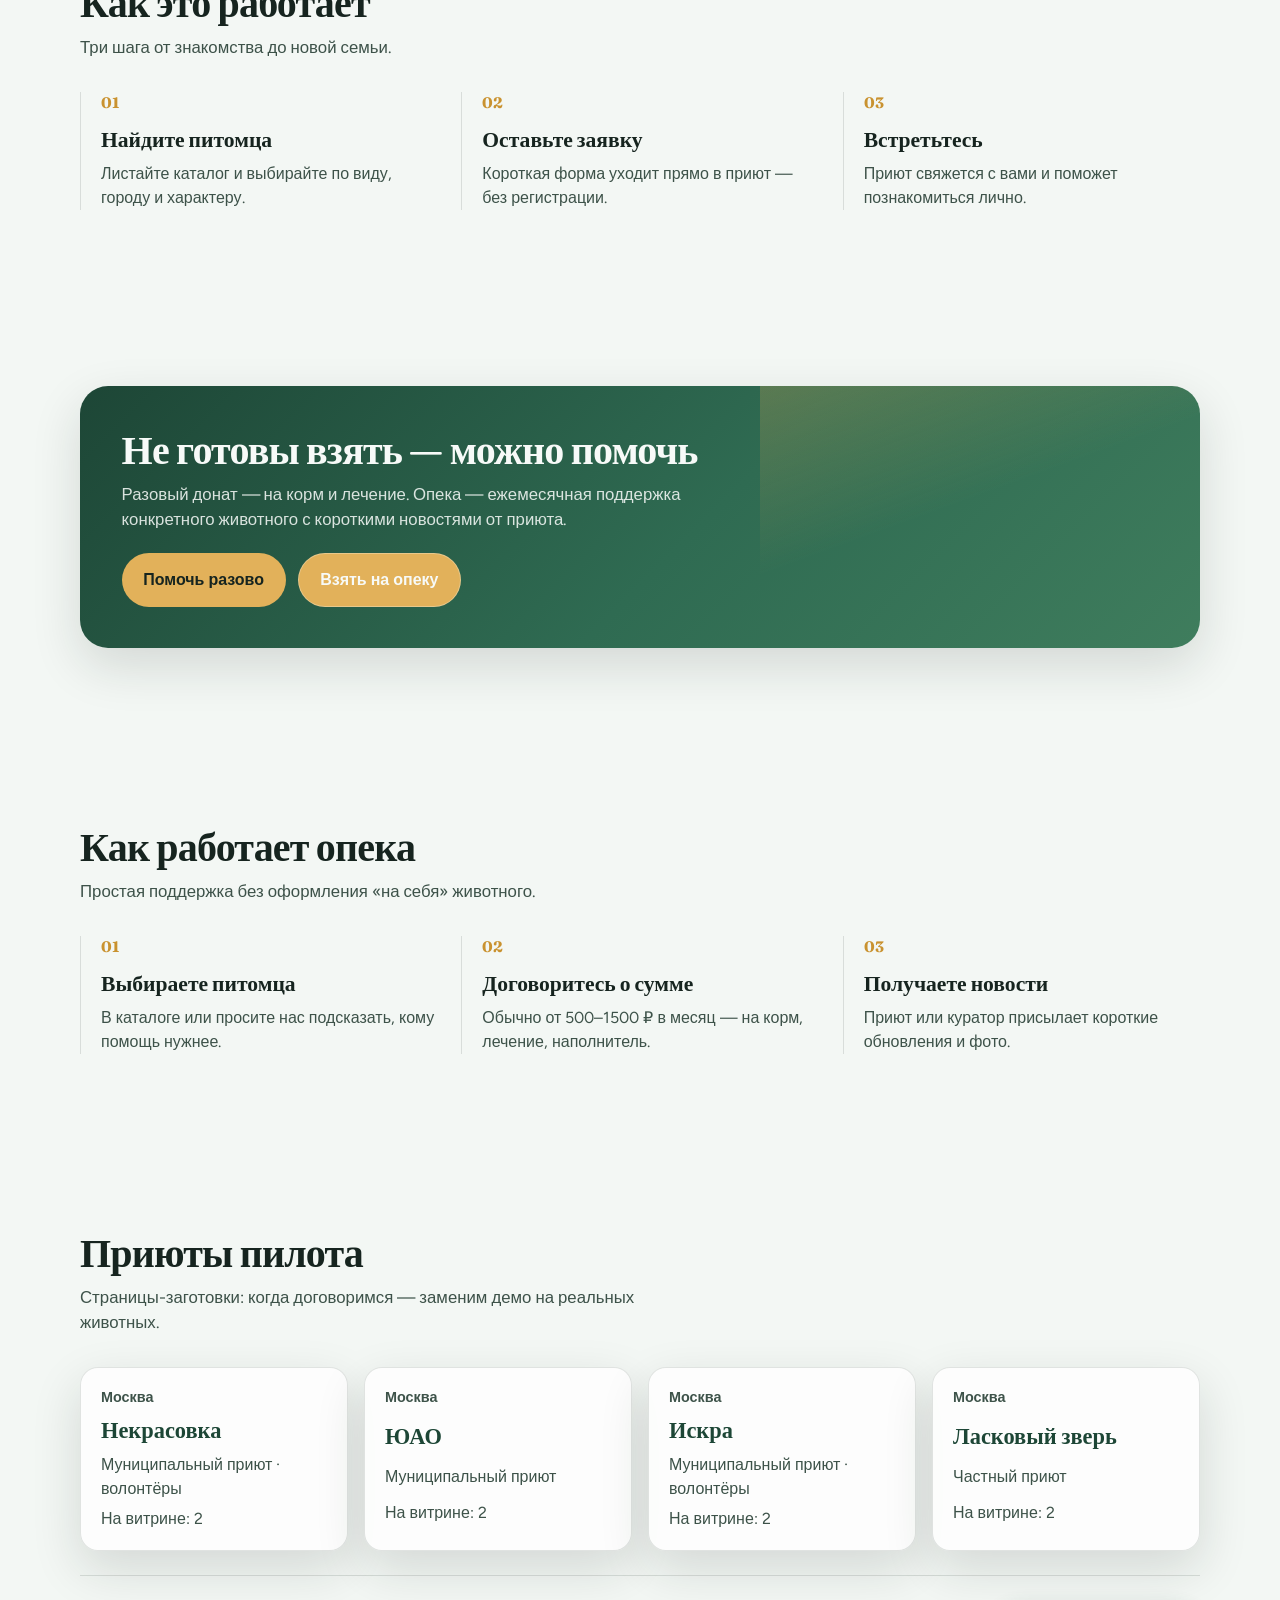
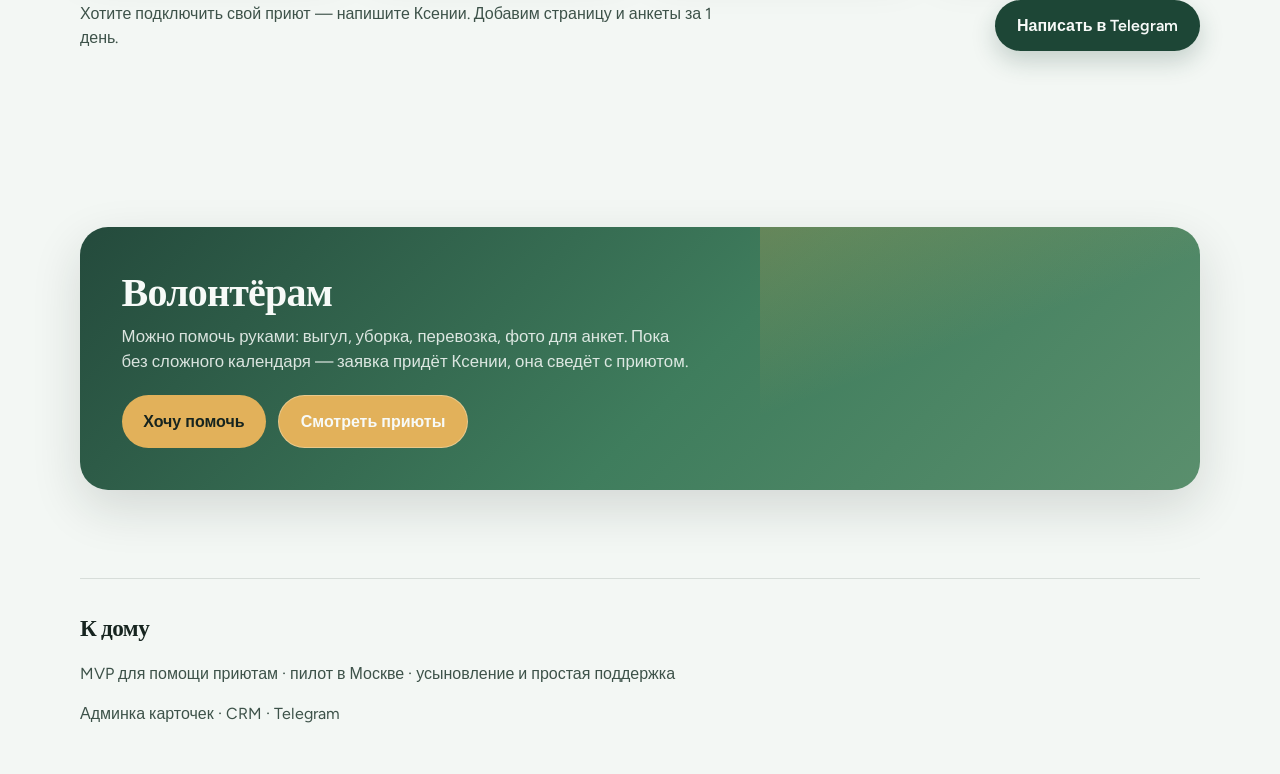
==== commit 4b98c0b1: "Add shelter pages and volunteer signup without requiring partner deals. Co-authored-by: Cursor <curs" ====
--- a/index.html
+++ b/index.html
@@ -26,7 +26,8 @@
         <a href="#how">Как это работает</a>
         <a href="#help">Помочь</a>
         <a href="#opeka">Опека</a>
-        <a href="#shelters">Приютам</a>
+        <a href="#shelters">Приюты</a>
+        <a href="#volunteer">Волонтёрам</a>
       </nav>
       <a class="btn btn-small" href="#animals">Смотреть</a>
     </header>
@@ -153,17 +154,39 @@
 
       <section class="section shelters-section" id="shelters">
         <div class="section-head">
-          <h2>Для приютов</h2>
+          <h2>Приюты пилота</h2>
           <p>
-            Разместите животных, получайте заявки и донаты в одном месте.
+            Страницы-заготовки: когда договоримся — заменим демо на реальных
+            животных.
           </p>
         </div>
-        <div class="shelter-cta">
+        <div class="shelter-grid" id="shelters-grid"></div>
+        <div class="shelter-cta" style="margin-top:1.5rem">
           <p>
-            Сейчас пилот в Москве на демо-данных. Хотите подключить приют —
-            напишите Ксении или пригласите волонтёром: добавим анкеты за 1 день.
+            Хотите подключить свой приют — напишите Ксении. Добавим страницу и
+            анкеты за 1 день.
           </p>
           <a class="btn" href="https://t.me/zaitt_ksn">Написать в Telegram</a>
+        </div>
+      </section>
+
+      <section class="section volunteer-section" id="volunteer">
+        <div class="help-panel volunteer-panel">
+          <div class="help-copy">
+            <h2>Волонтёрам</h2>
+            <p>
+              Можно помочь руками: выгул, уборка, перевозка, фото для анкет.
+              Пока без сложного календаря — заявка придёт Ксении, она сведёт с
+              приютом.
+            </p>
+            <div class="hero-actions">
+              <button class="btn" type="button" id="volunteer-open">
+                Хочу помочь
+              </button>
+              <a class="btn btn-ghost" href="#shelters">Смотреть приюты</a>
+            </div>
+          </div>
+          <div class="help-visual volunteer-visual" aria-hidden="true"></div>
         </div>
       </section>
     </main>
@@ -238,9 +261,34 @@
       </form>
     </dialog>
 
+    <dialog class="modal" id="volunteer-modal" aria-labelledby="volunteer-title">
+      <form method="dialog" class="modal-card" id="volunteer-form">
+        <button class="modal-close" value="cancel" aria-label="Закрыть">×</button>
+        <h2 id="volunteer-title">Стать волонтёром</h2>
+        <p class="modal-lead">Короткая заявка — без регистрации.</p>
+        <label>Имя <input name="name" type="text" required /></label>
+        <label>Контакт <input name="contact" type="text" required placeholder="Telegram или телефон" /></label>
+        <label>Чем можете помочь
+          <select name="help" required>
+            <option value="выгул">Выгул</option>
+            <option value="уборка">Уборка</option>
+            <option value="перевозка">Перевозка</option>
+            <option value="фото">Фото для анкет</option>
+            <option value="другое">Другое</option>
+          </select>
+        </label>
+        <label>Когда удобно <input name="when" type="text" placeholder="выходные / будни вечером" /></label>
+        <div class="modal-actions">
+          <button class="btn btn-ghost" value="cancel" type="submit">Отмена</button>
+          <button class="btn" value="default" type="submit">Отправить</button>
+        </div>
+      </form>
+    </dialog>
+
     <div class="toast" id="toast" role="status" aria-live="polite" hidden></div>
 
     <script src="data.js"></script>
+    <script src="shared.js"></script>
     <script src="app.js"></script>
   </body>
 </html>
--- a/styles.css
+++ b/styles.css
@@ -747,3 +747,70 @@
     top: calc(var(--header-h) + 1rem);
   }
 }
+
+.shelter-grid {
+  display: grid;
+  grid-template-columns: 1fr;
+  gap: 1rem;
+}
+
+.shelter-card {
+  display: grid;
+  gap: 0.35rem;
+  padding: 1.2rem 1.25rem;
+  border-radius: 18px;
+  border: 1px solid var(--line);
+  background: rgba(255, 255, 255, 0.78);
+  text-decoration: none;
+  color: inherit;
+  box-shadow: var(--shadow);
+  transition: transform 0.2s ease, border-color 0.2s ease;
+}
+
+.shelter-card:hover {
+  transform: translateY(-2px);
+  border-color: rgba(47, 107, 82, 0.35);
+}
+
+.shelter-card h3 {
+  margin: 0;
+  font-family: var(--font-display);
+  font-size: 1.4rem;
+  color: var(--leaf-deep);
+}
+
+.shelter-card p {
+  margin: 0;
+  color: var(--ink-soft);
+}
+
+.shelter-hero h1 {
+  margin: 0;
+  font-family: var(--font-display);
+  font-size: clamp(2rem, 5vw, 3rem);
+  color: var(--leaf-deep);
+  letter-spacing: -0.03em;
+}
+
+.volunteer-panel {
+  background: linear-gradient(135deg, #244a3c 0%, #3f7d5d 55%, #5a8f6d 100%);
+}
+
+.volunteer-visual {
+  background:
+    linear-gradient(160deg, rgba(226, 177, 90, 0.25), transparent 45%),
+    url("https://images.unsplash.com/photo-1548199973-03cce0bbc87b?auto=format&fit=crop&w=1200&q=80")
+      center/cover;
+}
+
+@media (min-width: 720px) {
+  .shelter-grid {
+    grid-template-columns: repeat(2, 1fr);
+  }
+}
+
+@media (min-width: 980px) {
+  .shelter-grid {
+    grid-template-columns: repeat(4, 1fr);
+  }
+}
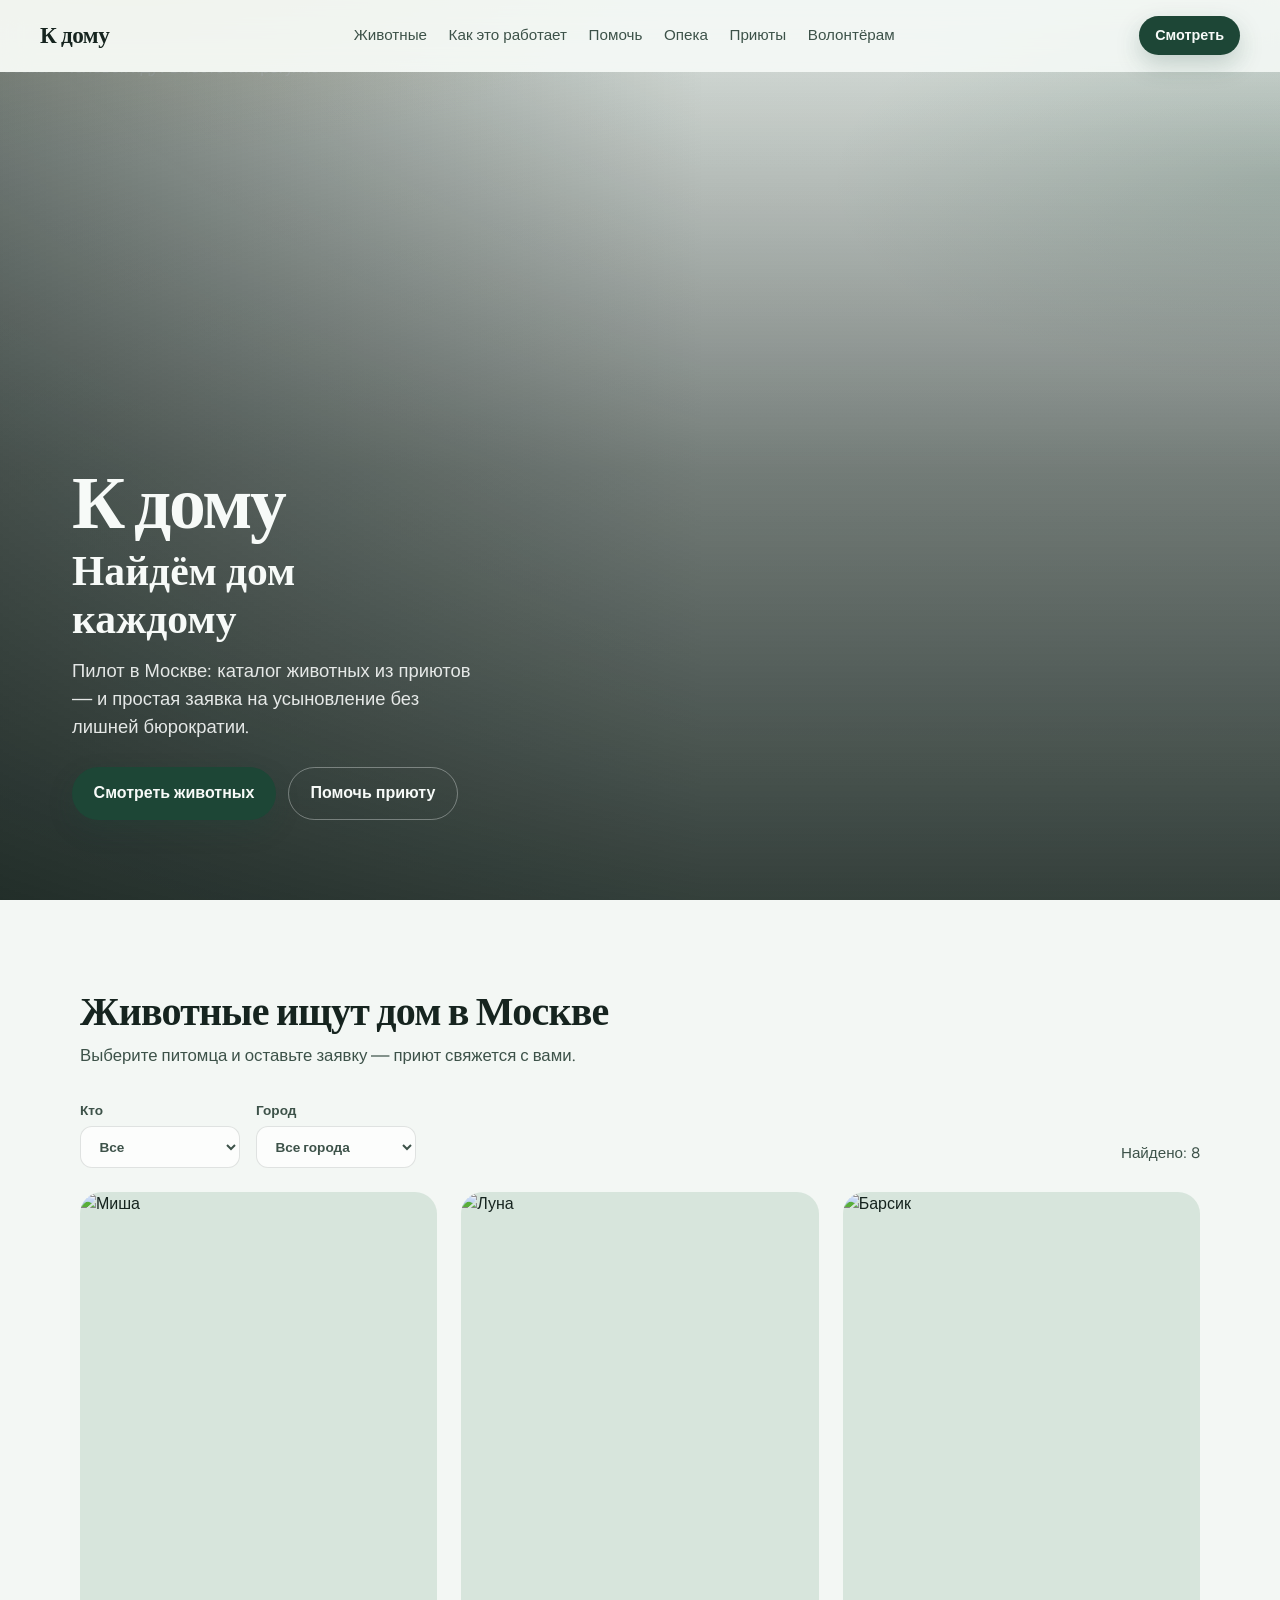
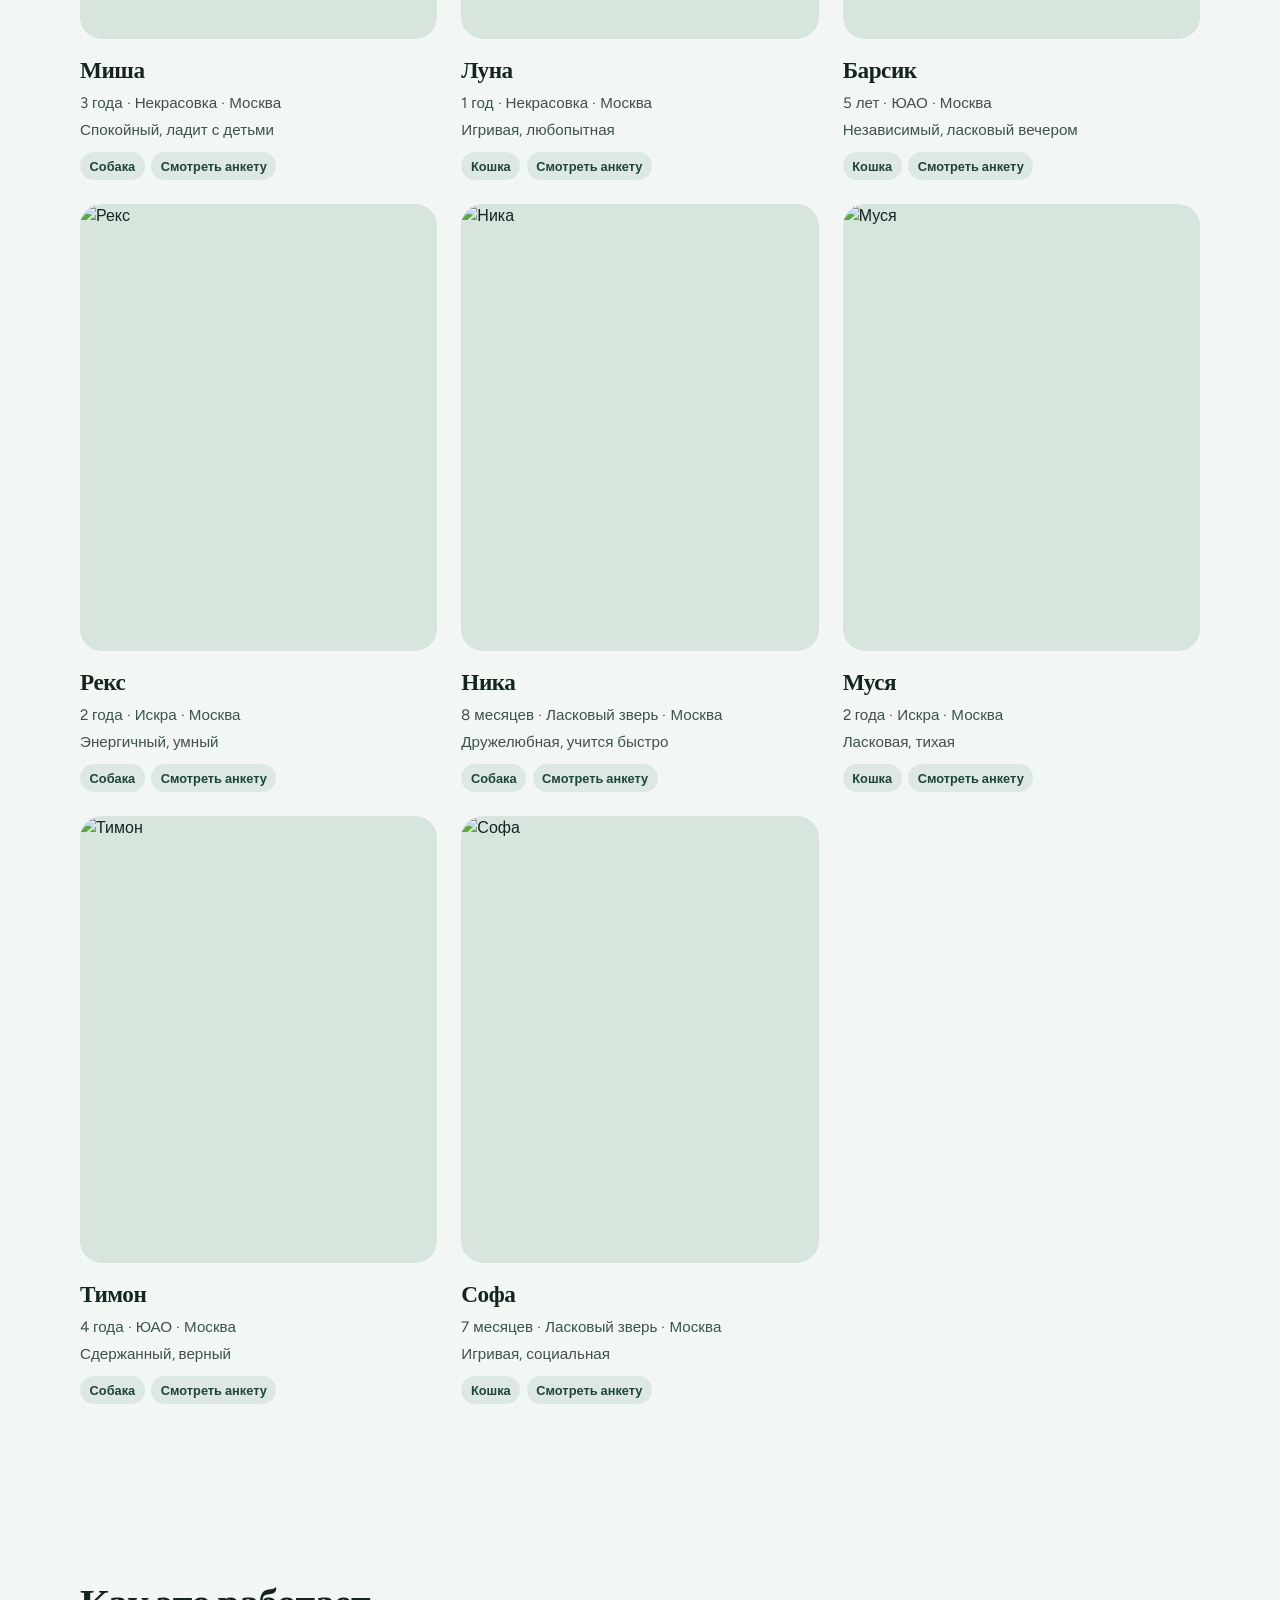
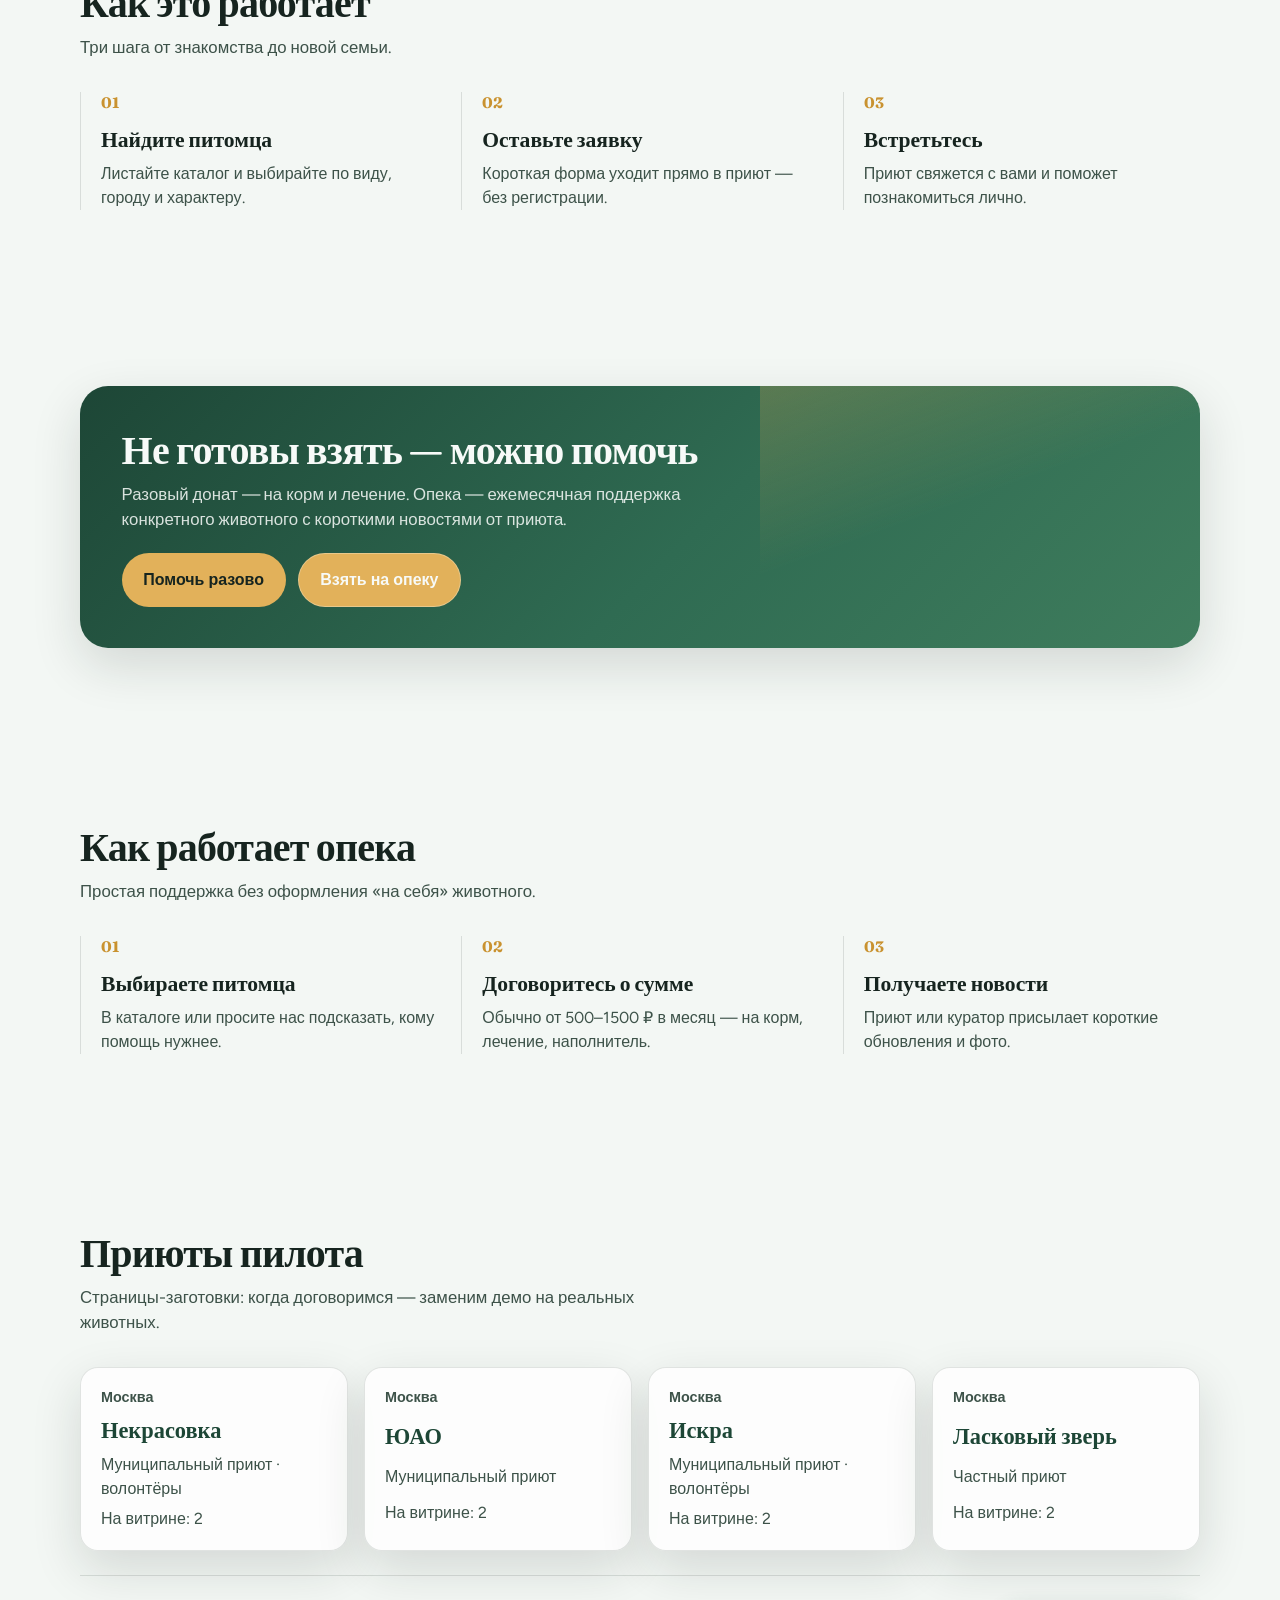
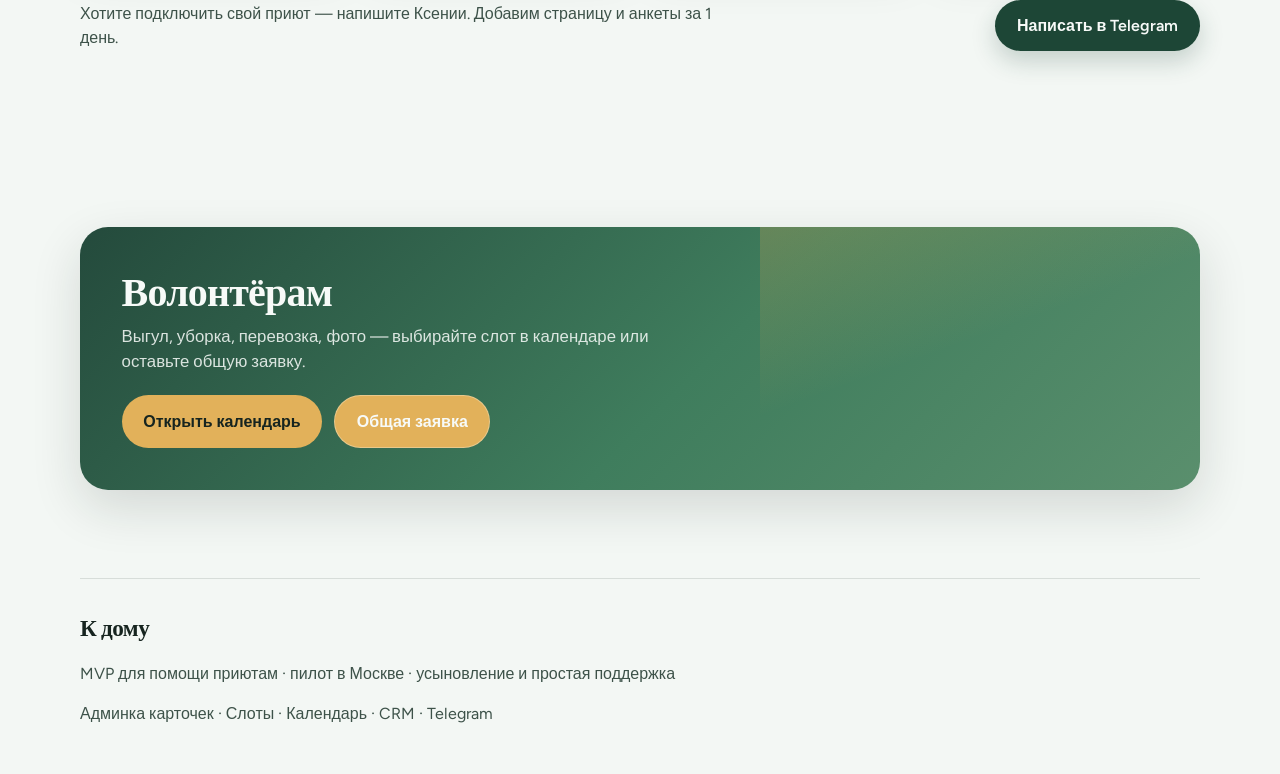
==== commit e5eac6cf: "Add volunteer slot calendar with signup buttons and slot admin. Co-authored-by: Cursor <cursoragent@" ====
--- a/index.html
+++ b/index.html
@@ -175,15 +175,14 @@
           <div class="help-copy">
             <h2>Волонтёрам</h2>
             <p>
-              Можно помочь руками: выгул, уборка, перевозка, фото для анкет.
-              Пока без сложного календаря — заявка придёт Ксении, она сведёт с
-              приютом.
+              Выгул, уборка, перевозка, фото — выбирайте слот в календаре или
+              оставьте общую заявку.
             </p>
             <div class="hero-actions">
-              <button class="btn" type="button" id="volunteer-open">
-                Хочу помочь
+              <a class="btn" href="./volunteer.html">Открыть календарь</a>
+              <button class="btn btn-ghost" type="button" id="volunteer-open">
+                Общая заявка
               </button>
-              <a class="btn btn-ghost" href="#shelters">Смотреть приюты</a>
             </div>
           </div>
           <div class="help-visual volunteer-visual" aria-hidden="true"></div>
@@ -196,6 +195,10 @@
       <p>MVP для помощи приютам · пилот в Москве · усыновление и простая поддержка</p>
       <p style="margin-top:0.6rem">
         <a href="./admin.html">Админка карточек</a>
+        ·
+        <a href="./admin-slots.html">Слоты</a>
+        ·
+        <a href="./volunteer.html">Календарь</a>
         ·
         <a href="./crm/">CRM</a>
         ·
--- a/styles.css
+++ b/styles.css
@@ -814,3 +814,74 @@
     grid-template-columns: repeat(4, 1fr);
   }
 }
+
+.slot-filters {
+  margin-bottom: 1.25rem;
+}
+
+.slot-list {
+  display: grid;
+  gap: 0.75rem;
+}
+
+.slot-day {
+  margin: 1.25rem 0 0.35rem;
+  font-family: var(--font-display);
+  font-size: 1.25rem;
+  color: var(--leaf-deep);
+}
+
+.slot-card {
+  display: flex;
+  flex-wrap: wrap;
+  gap: 1rem;
+  justify-content: space-between;
+  align-items: center;
+  padding: 1rem 1.1rem;
+  border-radius: 16px;
+  border: 1px solid var(--line);
+  background: rgba(255, 255, 255, 0.82);
+  box-shadow: var(--shadow);
+}
+
+.slot-card.is-full {
+  opacity: 0.72;
+}
+
+.slot-main {
+  display: flex;
+  gap: 1rem;
+  align-items: flex-start;
+  min-width: min(100%, 280px);
+}
+
+.slot-time {
+  font-family: var(--font-display);
+  font-size: 1.35rem;
+  font-weight: 700;
+  color: var(--leaf-deep);
+  min-width: 4.5rem;
+}
+
+.slot-main h4 {
+  margin: 0;
+  font-size: 1.05rem;
+}
+
+.slot-main p {
+  margin: 0.2rem 0 0;
+  color: var(--ink-soft);
+  font-size: 0.92rem;
+}
+
+.slot-side {
+  display: flex;
+  flex-wrap: wrap;
+  gap: 0.55rem;
+  align-items: center;
+}
+
+.slot-side .btn:disabled {
+  opacity: 0.6;
+  cursor: not-allowed;
+}
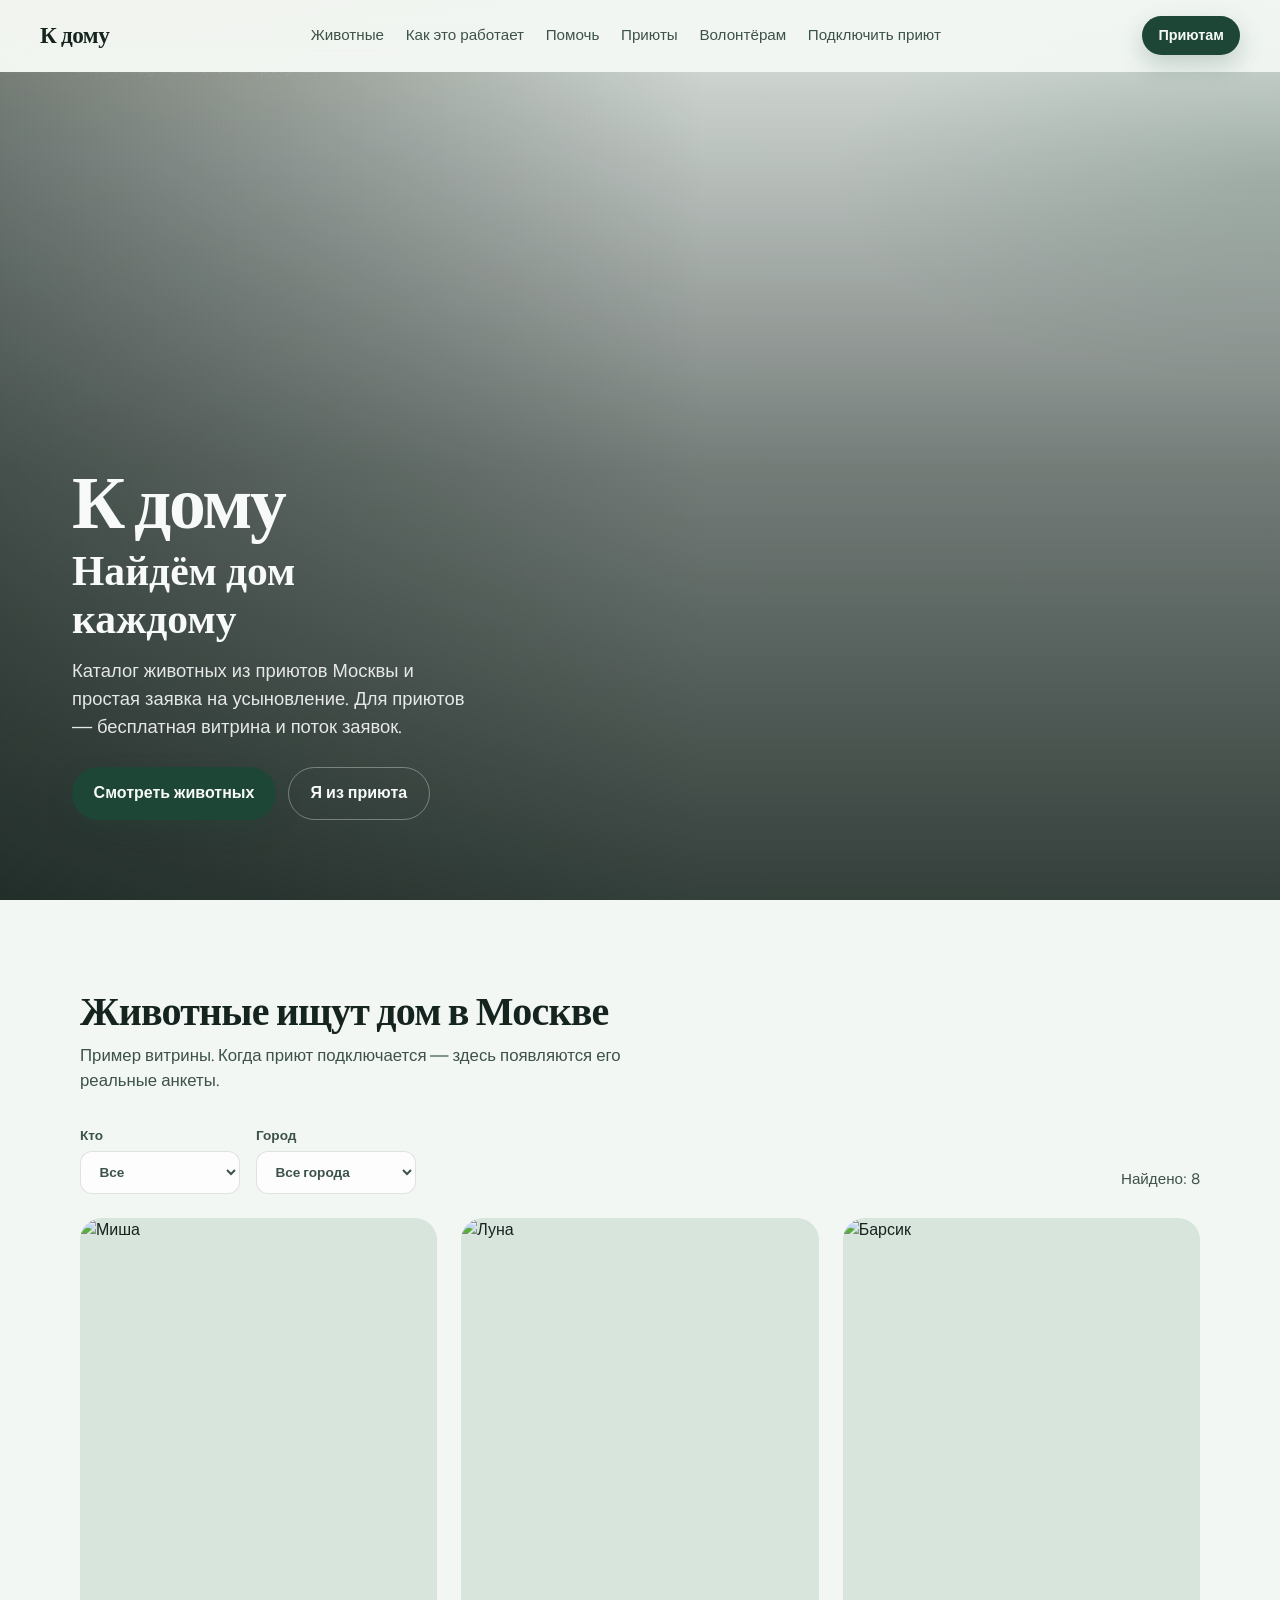
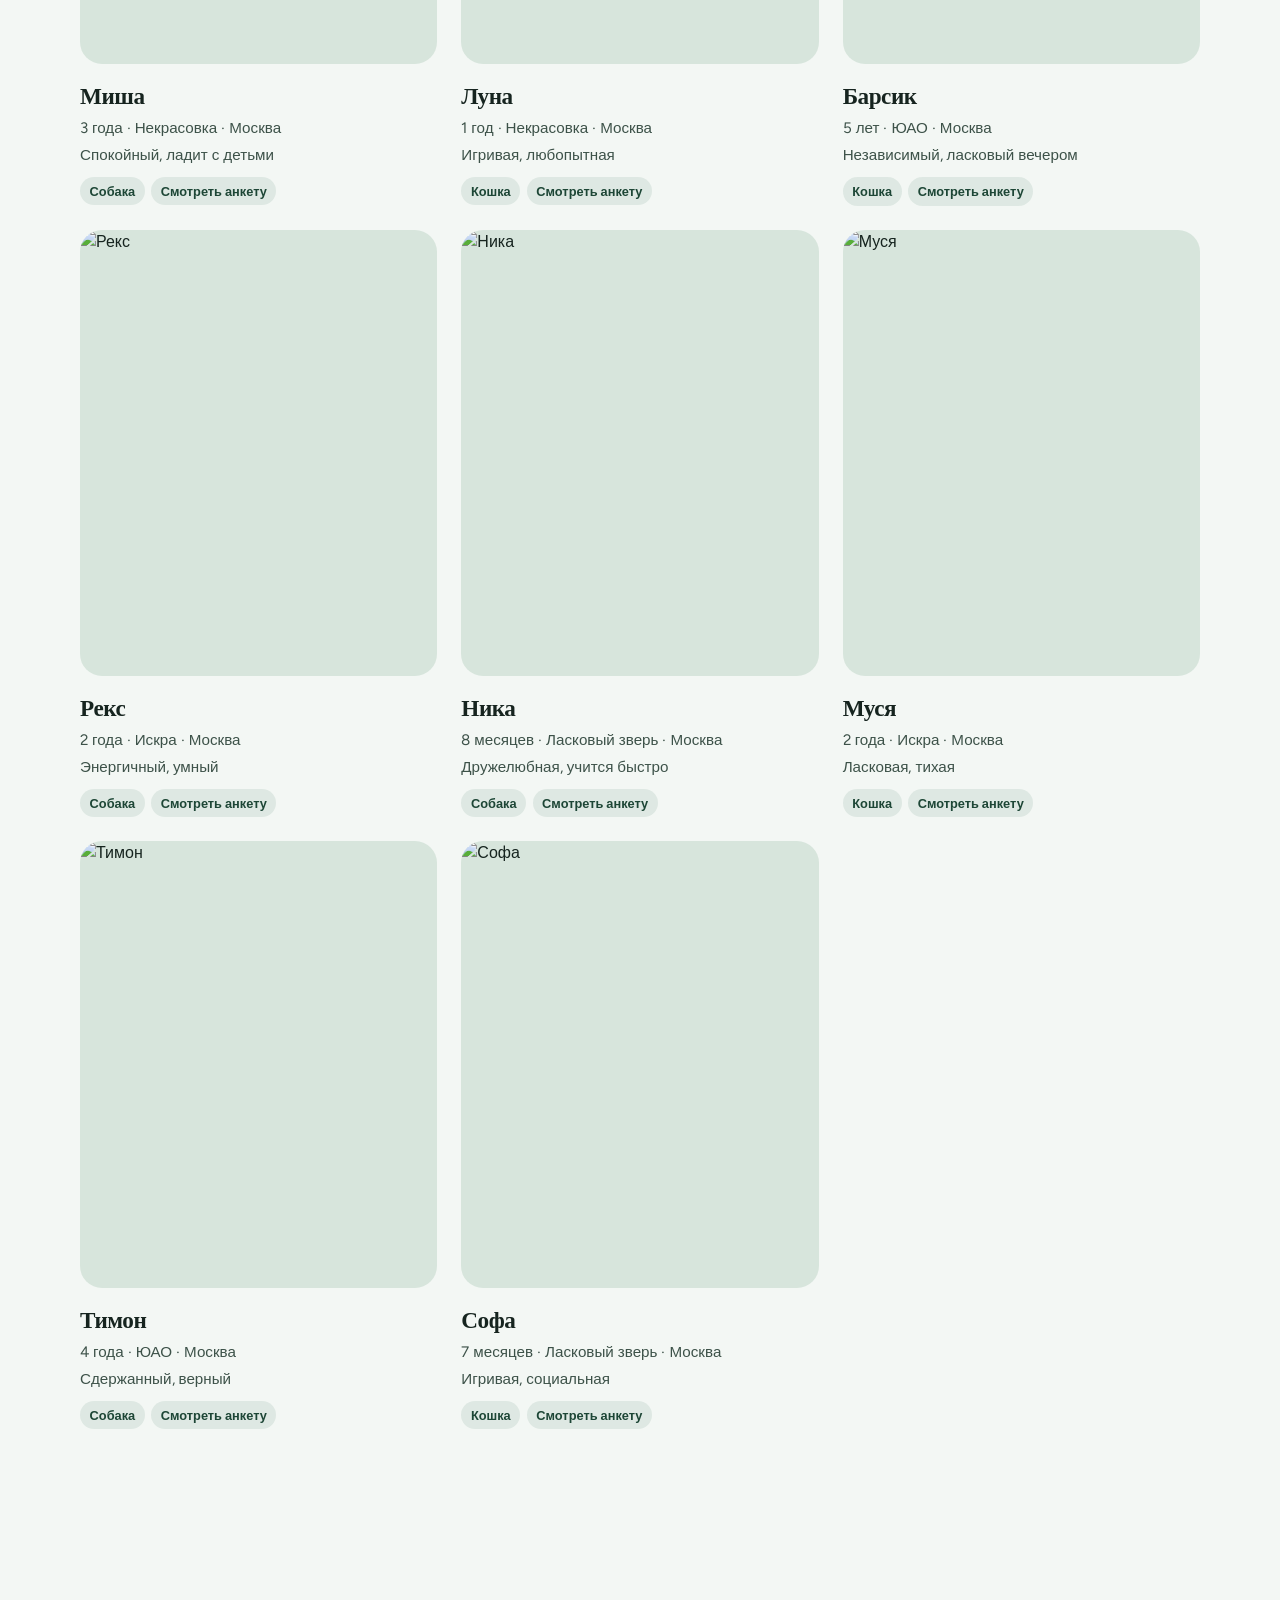
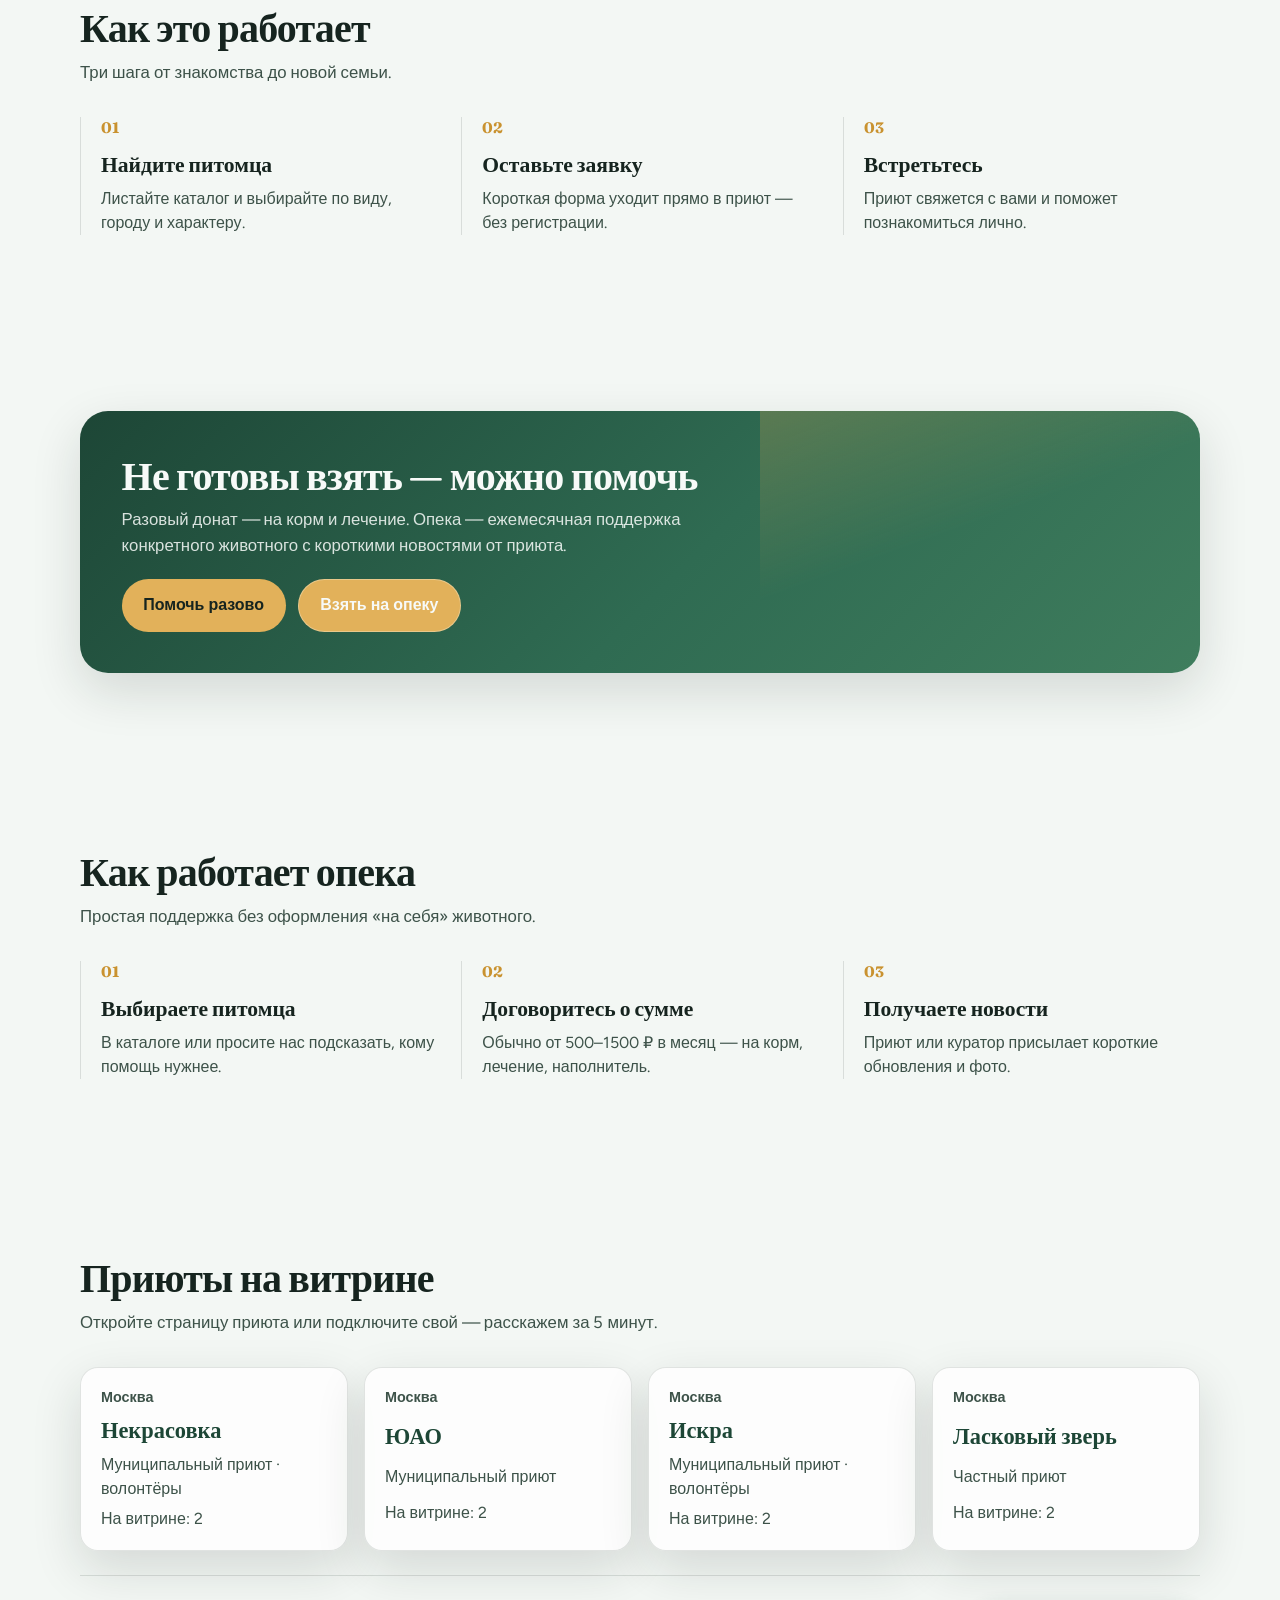
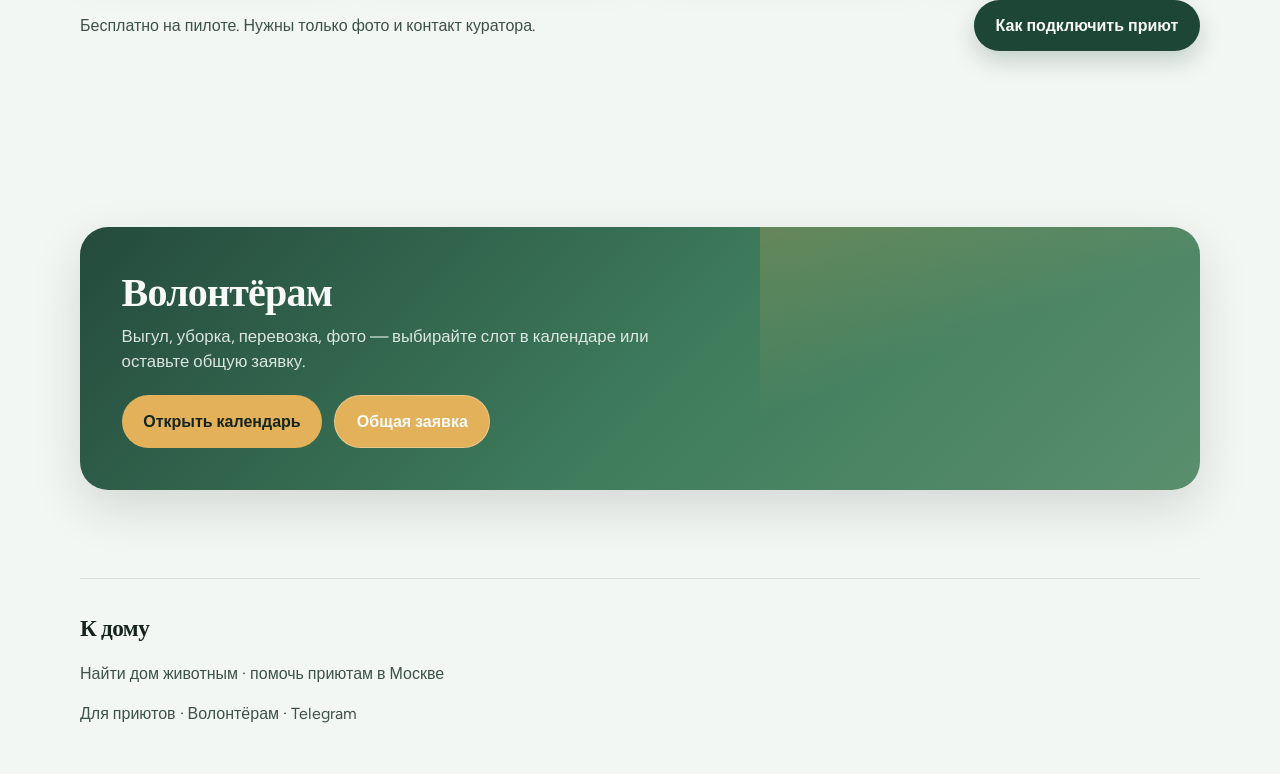
==== commit 78739ebe: "Add shelter one-pager and soften demo copy for partner demos. Co-authored-by: Cursor <cursoragent@cu" ====
--- a/index.html
+++ b/index.html
@@ -25,11 +25,11 @@
         <a href="#animals">Животные</a>
         <a href="#how">Как это работает</a>
         <a href="#help">Помочь</a>
-        <a href="#opeka">Опека</a>
         <a href="#shelters">Приюты</a>
         <a href="#volunteer">Волонтёрам</a>
+        <a href="./for-shelters.html">Подключить приют</a>
       </nav>
-      <a class="btn btn-small" href="#animals">Смотреть</a>
+      <a class="btn btn-small" href="./for-shelters.html">Приютам</a>
     </header>
 
     <main id="top">
@@ -46,12 +46,12 @@
           <p class="brand-mark">К дому</p>
           <h1>Найдём дом каждому</h1>
           <p class="hero-lead">
-            Пилот в Москве: каталог животных из приютов — и простая заявка на
-            усыновление без лишней бюрократии.
+            Каталог животных из приютов Москвы и простая заявка на усыновление.
+            Для приютов — бесплатная витрина и поток заявок.
           </p>
           <div class="hero-actions">
             <a class="btn" href="#animals">Смотреть животных</a>
-            <a class="btn btn-ghost" href="#help">Помочь приюту</a>
+            <a class="btn btn-ghost" href="./for-shelters.html">Я из приюта</a>
           </div>
         </div>
       </section>
@@ -59,7 +59,10 @@
       <section class="section animals-section" id="animals">
         <div class="section-head">
           <h2>Животные ищут дом в Москве</h2>
-          <p>Выберите питомца и оставьте заявку — приют свяжется с вами.</p>
+          <p>
+            Пример витрины. Когда приют подключается — здесь появляются его
+            реальные анкеты.
+          </p>
         </div>
 
         <div class="filters" role="group" aria-label="Фильтры">
@@ -154,19 +157,17 @@
 
       <section class="section shelters-section" id="shelters">
         <div class="section-head">
-          <h2>Приюты пилота</h2>
+          <h2>Приюты на витрине</h2>
           <p>
-            Страницы-заготовки: когда договоримся — заменим демо на реальных
-            животных.
+            Откройте страницу приюта или подключите свой — расскажем за 5 минут.
           </p>
         </div>
         <div class="shelter-grid" id="shelters-grid"></div>
         <div class="shelter-cta" style="margin-top:1.5rem">
           <p>
-            Хотите подключить свой приют — напишите Ксении. Добавим страницу и
-            анкеты за 1 день.
-          </p>
-          <a class="btn" href="https://t.me/zaitt_ksn">Написать в Telegram</a>
+            Бесплатно на пилоте. Нужны только фото и контакт куратора.
+          </p>
+          <a class="btn" href="./for-shelters.html">Как подключить приют</a>
         </div>
       </section>
 
@@ -192,15 +193,11 @@
 
     <footer class="site-footer">
       <p class="brand">К дому</p>
-      <p>MVP для помощи приютам · пилот в Москве · усыновление и простая поддержка</p>
+      <p>Найти дом животным · помочь приютам в Москве</p>
       <p style="margin-top:0.6rem">
-        <a href="./admin.html">Админка карточек</a>
+        <a href="./for-shelters.html">Для приютов</a>
         ·
-        <a href="./admin-slots.html">Слоты</a>
-        ·
-        <a href="./volunteer.html">Календарь</a>
-        ·
-        <a href="./crm/">CRM</a>
+        <a href="./volunteer.html">Волонтёрам</a>
         ·
         <a href="https://t.me/zaitt_ksn">Telegram</a>
       </p>
--- a/styles.css
+++ b/styles.css
@@ -885,3 +885,162 @@
   opacity: 0.6;
   cursor: not-allowed;
 }
+
+.partner-steps {
+  margin-top: 0.5rem;
+}
+
+.partner-band {
+  width: 100%;
+  max-width: none;
+  padding-left: 0;
+  padding-right: 0;
+}
+
+.partner-band-inner {
+  width: min(1120px, calc(100% - 2rem));
+  margin: 0 auto;
+  padding: clamp(2.5rem, 6vw, 4rem) 0;
+  border-radius: 28px;
+  background:
+    linear-gradient(135deg, rgba(29, 70, 54, 0.96), rgba(47, 107, 82, 0.92)),
+    #1d4636;
+  color: #f7faf8;
+  padding-left: clamp(1.2rem, 4vw, 2.5rem);
+  padding-right: clamp(1.2rem, 4vw, 2.5rem);
+  box-shadow: var(--shadow);
+}
+
+.partner-band .section-head h2,
+.partner-band .section-head p,
+.partner-flow h3,
+.partner-flow p {
+  color: inherit;
+}
+
+.partner-band .section-head p {
+  color: rgba(247, 250, 248, 0.82);
+}
+
+.partner-flow {
+  list-style: none;
+  margin: 0;
+  padding: 0;
+  display: grid;
+  gap: 1rem;
+}
+
+.partner-flow li {
+  display: grid;
+  grid-template-columns: auto 1fr;
+  gap: 1rem;
+  align-items: start;
+  padding: 1rem 0;
+  border-top: 1px solid rgba(247, 250, 248, 0.18);
+}
+
+.partner-flow li:first-child {
+  border-top: 0;
+  padding-top: 0;
+}
+
+.partner-flow span {
+  width: 2.4rem;
+  height: 2.4rem;
+  border-radius: 999px;
+  display: grid;
+  place-items: center;
+  font-family: var(--font-display);
+  font-weight: 700;
+  background: var(--sun);
+  color: var(--ink);
+}
+
+.partner-flow h3 {
+  margin: 0 0 0.25rem;
+  font-family: var(--font-display);
+  font-size: 1.3rem;
+}
+
+.partner-flow p {
+  margin: 0;
+  color: rgba(247, 250, 248, 0.82);
+}
+
+.need-grid {
+  display: grid;
+  gap: 1rem;
+}
+
+.need-grid article {
+  padding: 1.25rem 1.3rem;
+  border-radius: 18px;
+  border: 1px solid var(--line);
+  background: rgba(255, 255, 255, 0.78);
+}
+
+.need-grid h3 {
+  margin: 0 0 0.4rem;
+  font-family: var(--font-display);
+  color: var(--leaf-deep);
+}
+
+.need-grid p {
+  margin: 0;
+  color: var(--ink-soft);
+}
+
+.partner-final {
+  padding-bottom: 4rem;
+}
+
+.partner-final-card {
+  border-radius: 28px;
+  padding: clamp(1.6rem, 4vw, 2.6rem);
+  background: rgba(255, 255, 255, 0.82);
+  border: 1px solid var(--line);
+  box-shadow: var(--shadow);
+  animation: rise-in 0.7s ease both;
+}
+
+.partner-final-brand {
+  font-size: clamp(2rem, 5vw, 3rem) !important;
+  color: var(--leaf-deep);
+  margin-bottom: 0.4rem !important;
+}
+
+.partner-final h2 {
+  margin: 0 0 0.6rem;
+  font-family: var(--font-display);
+  font-size: clamp(1.7rem, 4vw, 2.4rem);
+  color: var(--leaf-deep);
+}
+
+.partner-final p {
+  margin: 0 0 1.3rem;
+  color: var(--ink-soft);
+  max-width: 36rem;
+}
+
+@media (min-width: 800px) {
+  .partner-flow {
+    grid-template-columns: repeat(3, 1fr);
+    gap: 1.25rem;
+  }
+
+  .partner-flow li {
+    border-top: 0;
+    border-left: 1px solid rgba(247, 250, 248, 0.18);
+    padding: 0 0 0 1.1rem;
+    grid-template-columns: 1fr;
+  }
+
+  .partner-flow li:first-child {
+    border-left: 0;
+    padding-left: 0;
+  }
+
+  .need-grid {
+    grid-template-columns: repeat(3, 1fr);
+  }
+}
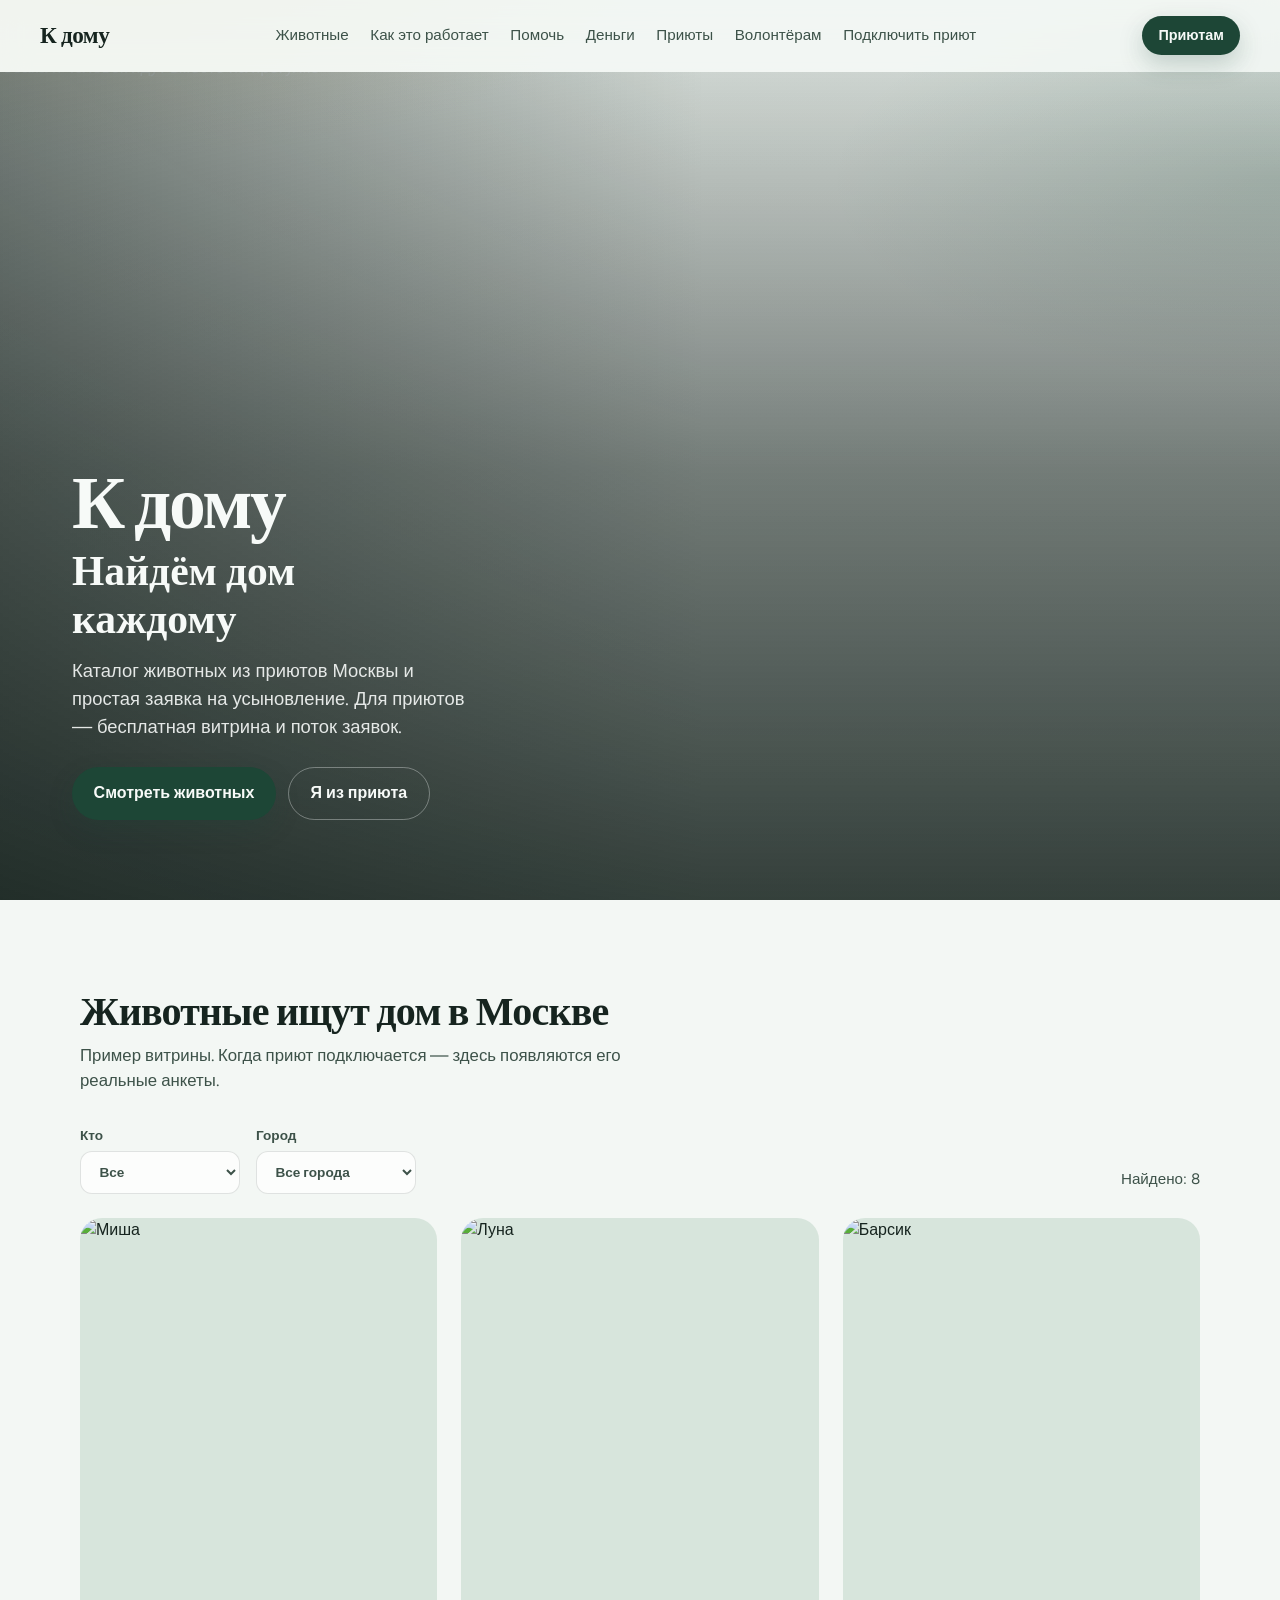
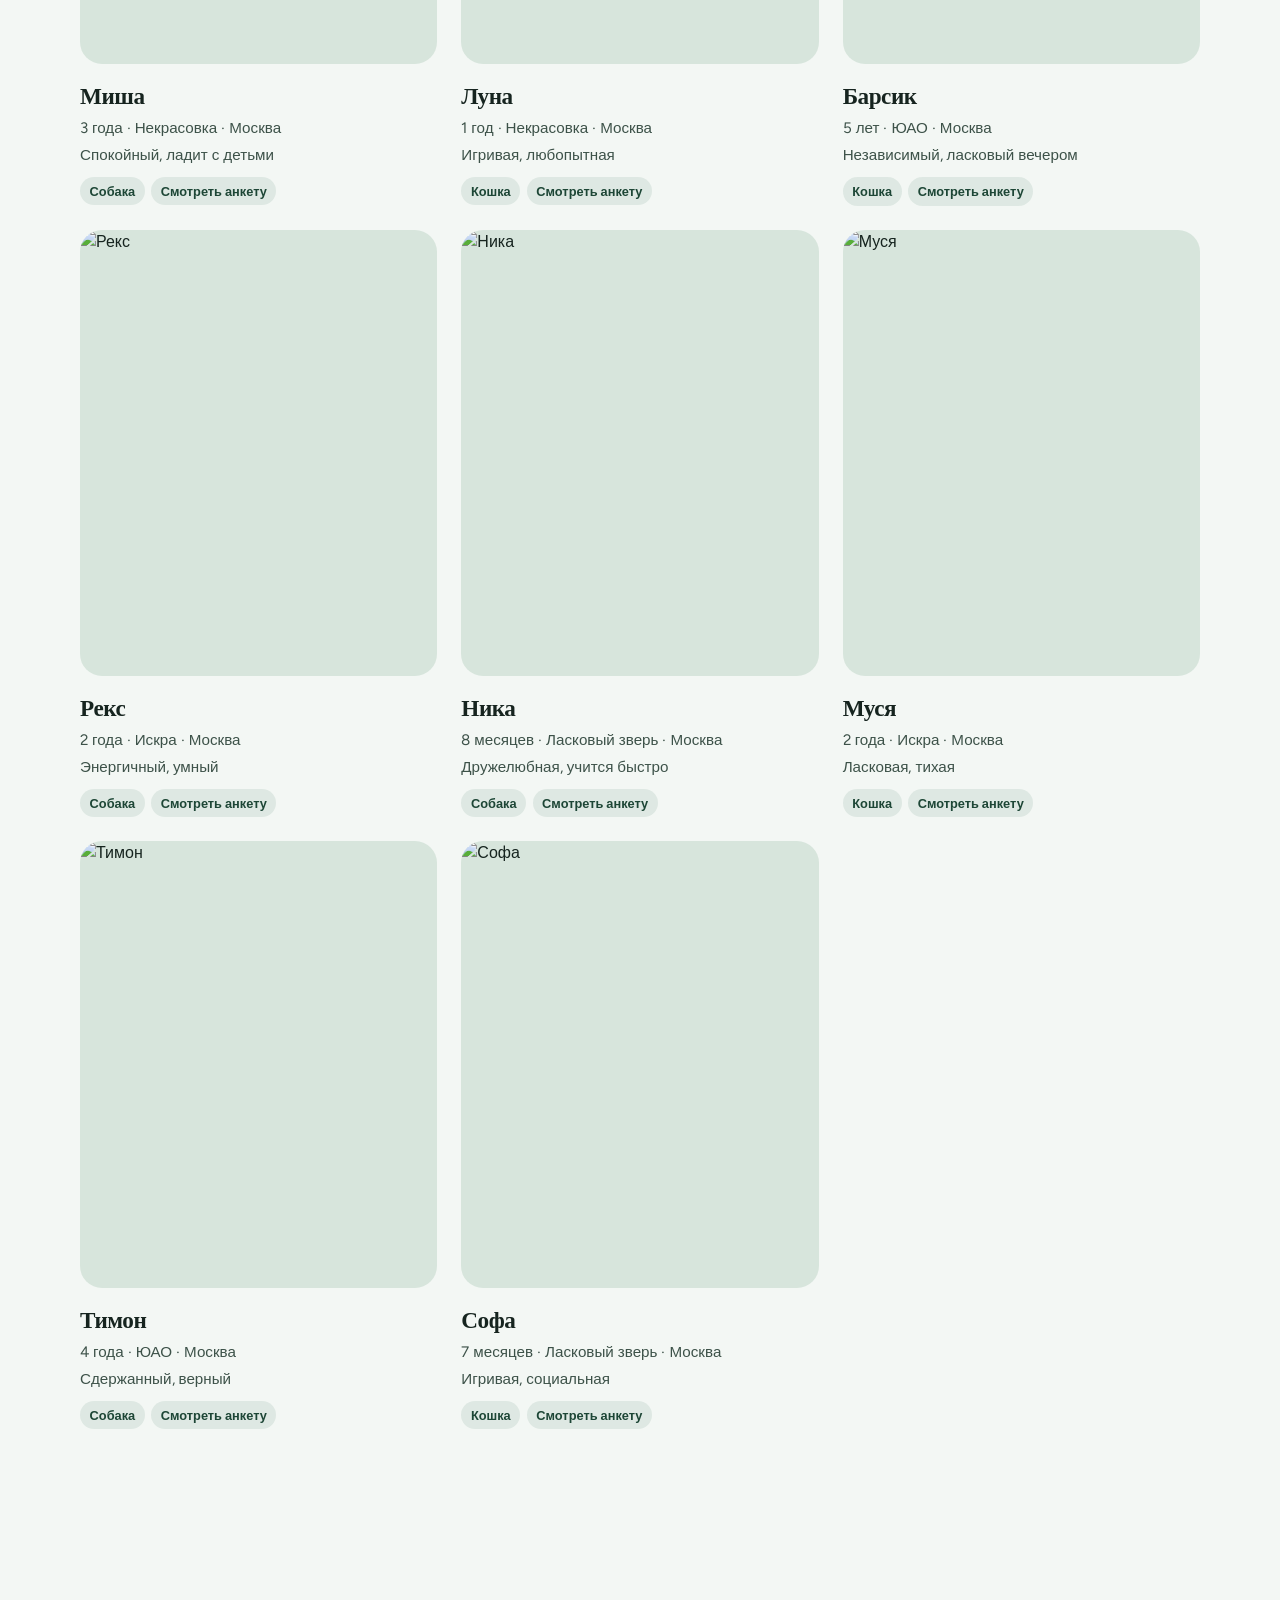
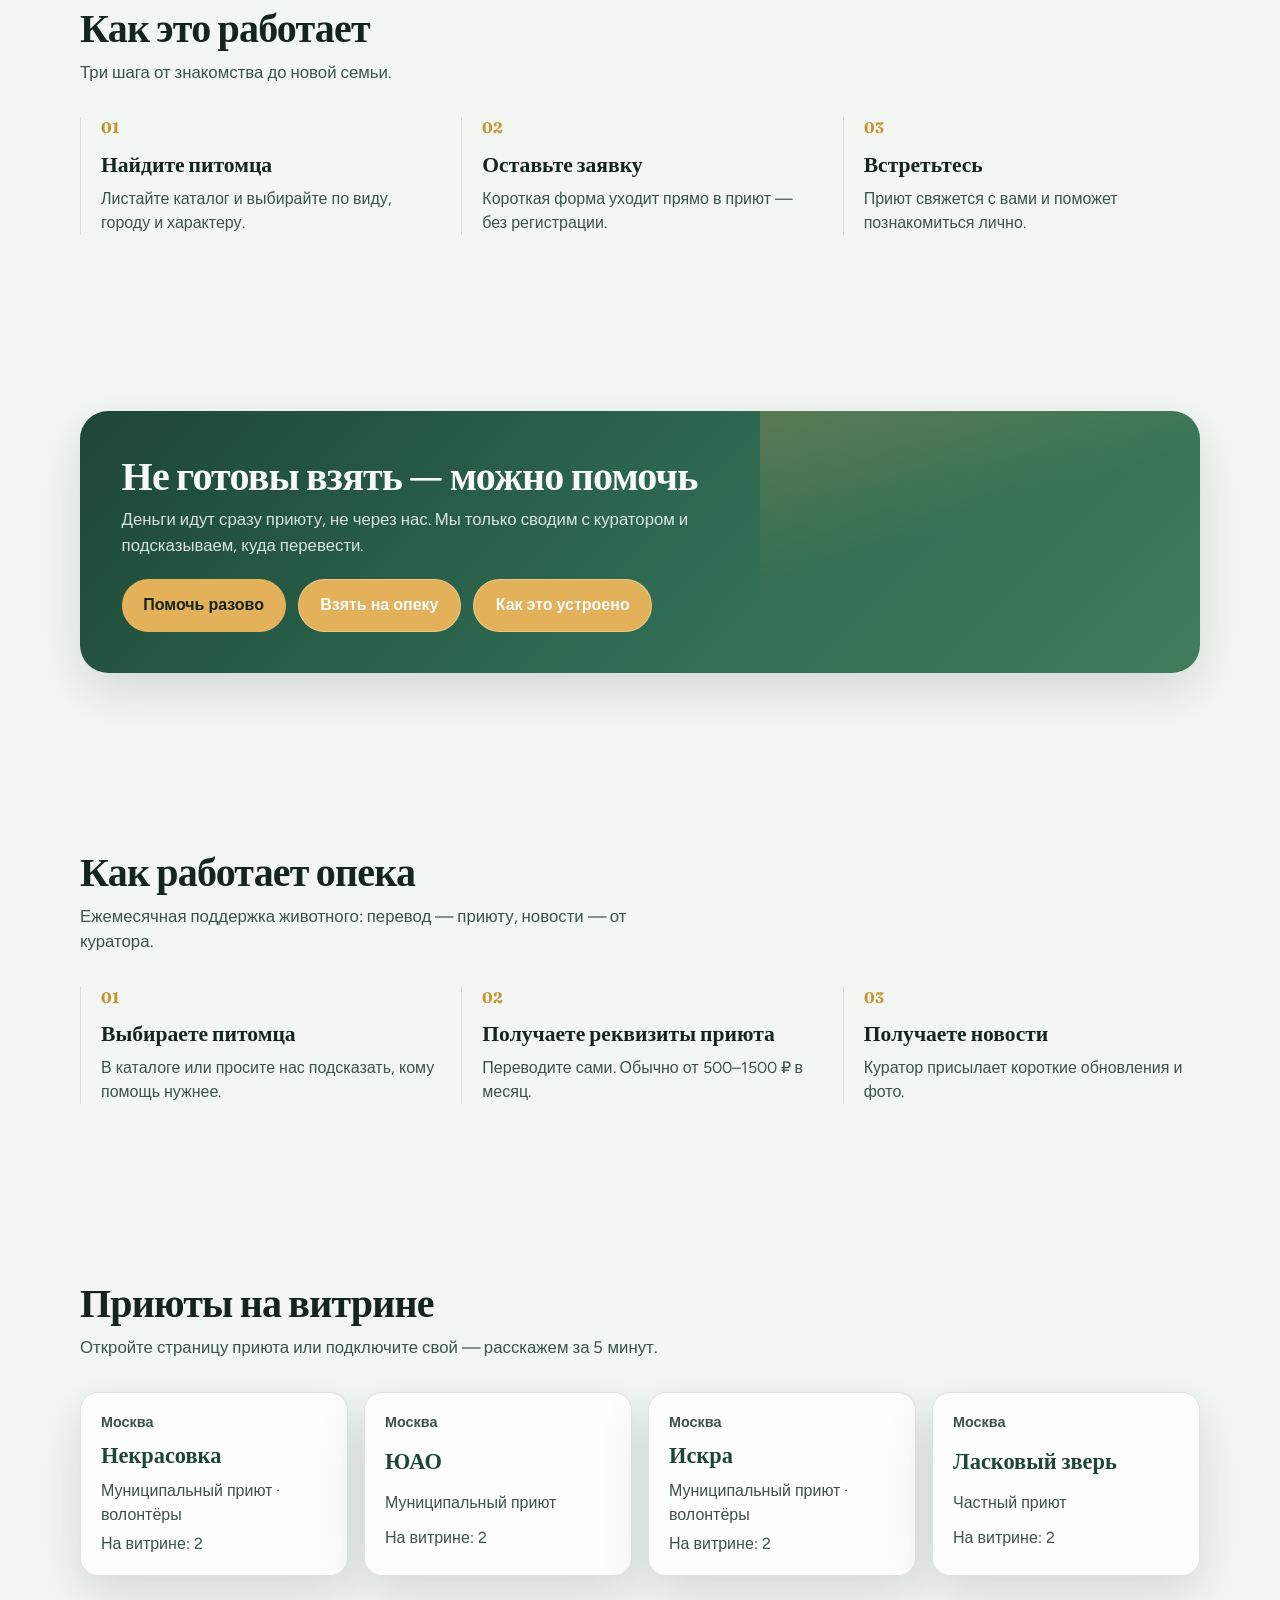
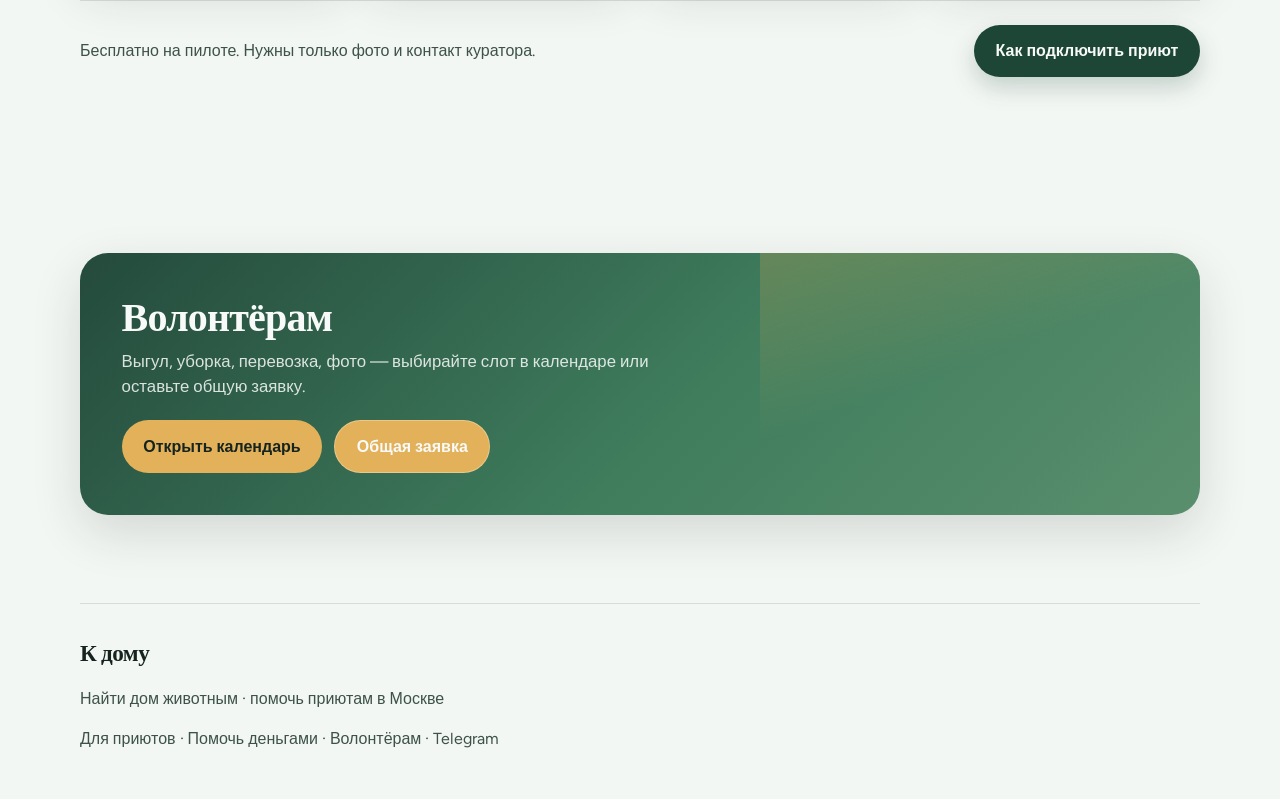
==== commit 83b67e2b: "Explain direct-to-shelter donations for self-employed founder setup. Co-authored-by: Cursor <cursora" ====
--- a/index.html
+++ b/index.html
@@ -25,6 +25,7 @@
         <a href="#animals">Животные</a>
         <a href="#how">Как это работает</a>
         <a href="#help">Помочь</a>
+        <a href="./help-money.html">Деньги</a>
         <a href="#shelters">Приюты</a>
         <a href="#volunteer">Волонтёрам</a>
         <a href="./for-shelters.html">Подключить приют</a>
@@ -115,8 +116,8 @@
           <div class="help-copy">
             <h2>Не готовы взять — можно помочь</h2>
             <p>
-              Разовый донат — на корм и лечение. Опека — ежемесячная поддержка
-              конкретного животного с короткими новостями от приюта.
+              Деньги идут сразу приюту, не через нас. Мы только сводим с
+              куратором и подсказываем, куда перевести.
             </p>
             <div class="hero-actions">
               <button class="btn" type="button" id="donate-open">
@@ -125,6 +126,7 @@
               <button class="btn btn-ghost" type="button" id="sponsor-open">
                 Взять на опеку
               </button>
+              <a class="btn btn-ghost" href="./help-money.html">Как это устроено</a>
             </div>
           </div>
           <div class="help-visual" aria-hidden="true"></div>
@@ -134,7 +136,10 @@
       <section class="section opeka-section" id="opeka">
         <div class="section-head">
           <h2>Как работает опека</h2>
-          <p>Простая поддержка без оформления «на себя» животного.</p>
+          <p>
+            Ежемесячная поддержка животного: перевод — приюту, новости — от
+            куратора.
+          </p>
         </div>
         <ol class="steps">
           <li>
@@ -144,13 +149,13 @@
           </li>
           <li>
             <span class="step-num">02</span>
-            <h3>Договоритесь о сумме</h3>
-            <p>Обычно от 500–1500 ₽ в месяц — на корм, лечение, наполнитель.</p>
+            <h3>Получаете реквизиты приюта</h3>
+            <p>Переводите сами. Обычно от 500–1500 ₽ в месяц.</p>
           </li>
           <li>
             <span class="step-num">03</span>
             <h3>Получаете новости</h3>
-            <p>Приют или куратор присылает короткие обновления и фото.</p>
+            <p>Куратор присылает короткие обновления и фото.</p>
           </li>
         </ol>
       </section>
@@ -197,6 +202,8 @@
       <p style="margin-top:0.6rem">
         <a href="./for-shelters.html">Для приютов</a>
         ·
+        <a href="./help-money.html">Помочь деньгами</a>
+        ·
         <a href="./volunteer.html">Волонтёрам</a>
         ·
         <a href="https://t.me/zaitt_ksn">Telegram</a>
@@ -210,8 +217,8 @@
         </button>
         <h2 id="donate-title">Помочь приюту</h2>
         <p class="modal-lead">
-          Пока без онлайн-оплаты: заявка уйдёт Ксении в Telegram, подскажем, как
-          перевести приюту.
+          Деньги не идут через «К дому». Оставите заявку — пришлём реквизиты
+          приюта, переведёте сами.
         </p>
         <label>
           Сумма, ₽
@@ -237,8 +244,7 @@
         </button>
         <h2 id="sponsor-title">Взять на опеку</h2>
         <p class="modal-lead">
-          Ежемесячная поддержка. Можно указать имя животного или попросить
-          подобрать.
+          Ежемесячная поддержка: перевод — сразу приюту. Мы сведём с куратором.
         </p>
         <label>
           Кого хотите опекать
--- a/styles.css
+++ b/styles.css
@@ -1044,3 +1044,51 @@
     grid-template-columns: repeat(3, 1fr);
   }
 }
+
+.honest-grid {
+  display: grid;
+  gap: 1rem;
+}
+
+.honest-grid article {
+  padding: 1.25rem 1.35rem;
+  border-radius: 18px;
+  border: 1px solid var(--line);
+  background: rgba(255, 255, 255, 0.8);
+}
+
+.honest-grid h3 {
+  margin: 0 0 0.7rem;
+  font-family: var(--font-display);
+}
+
+.honest-yes h3 {
+  color: var(--leaf-deep);
+}
+
+.honest-no h3 {
+  color: #8a4a3c;
+}
+
+.honest-grid ul {
+  margin: 0;
+  padding-left: 1.1rem;
+  color: var(--ink-soft);
+}
+
+.honest-grid li {
+  margin: 0.35rem 0;
+}
+
+.honest-note {
+  margin: 1.25rem 0 0;
+  max-width: 40rem;
+  color: var(--ink-soft);
+  font-size: 0.95rem;
+}
+
+@media (min-width: 800px) {
+  .honest-grid {
+    grid-template-columns: 1fr 1fr;
+  }
+}
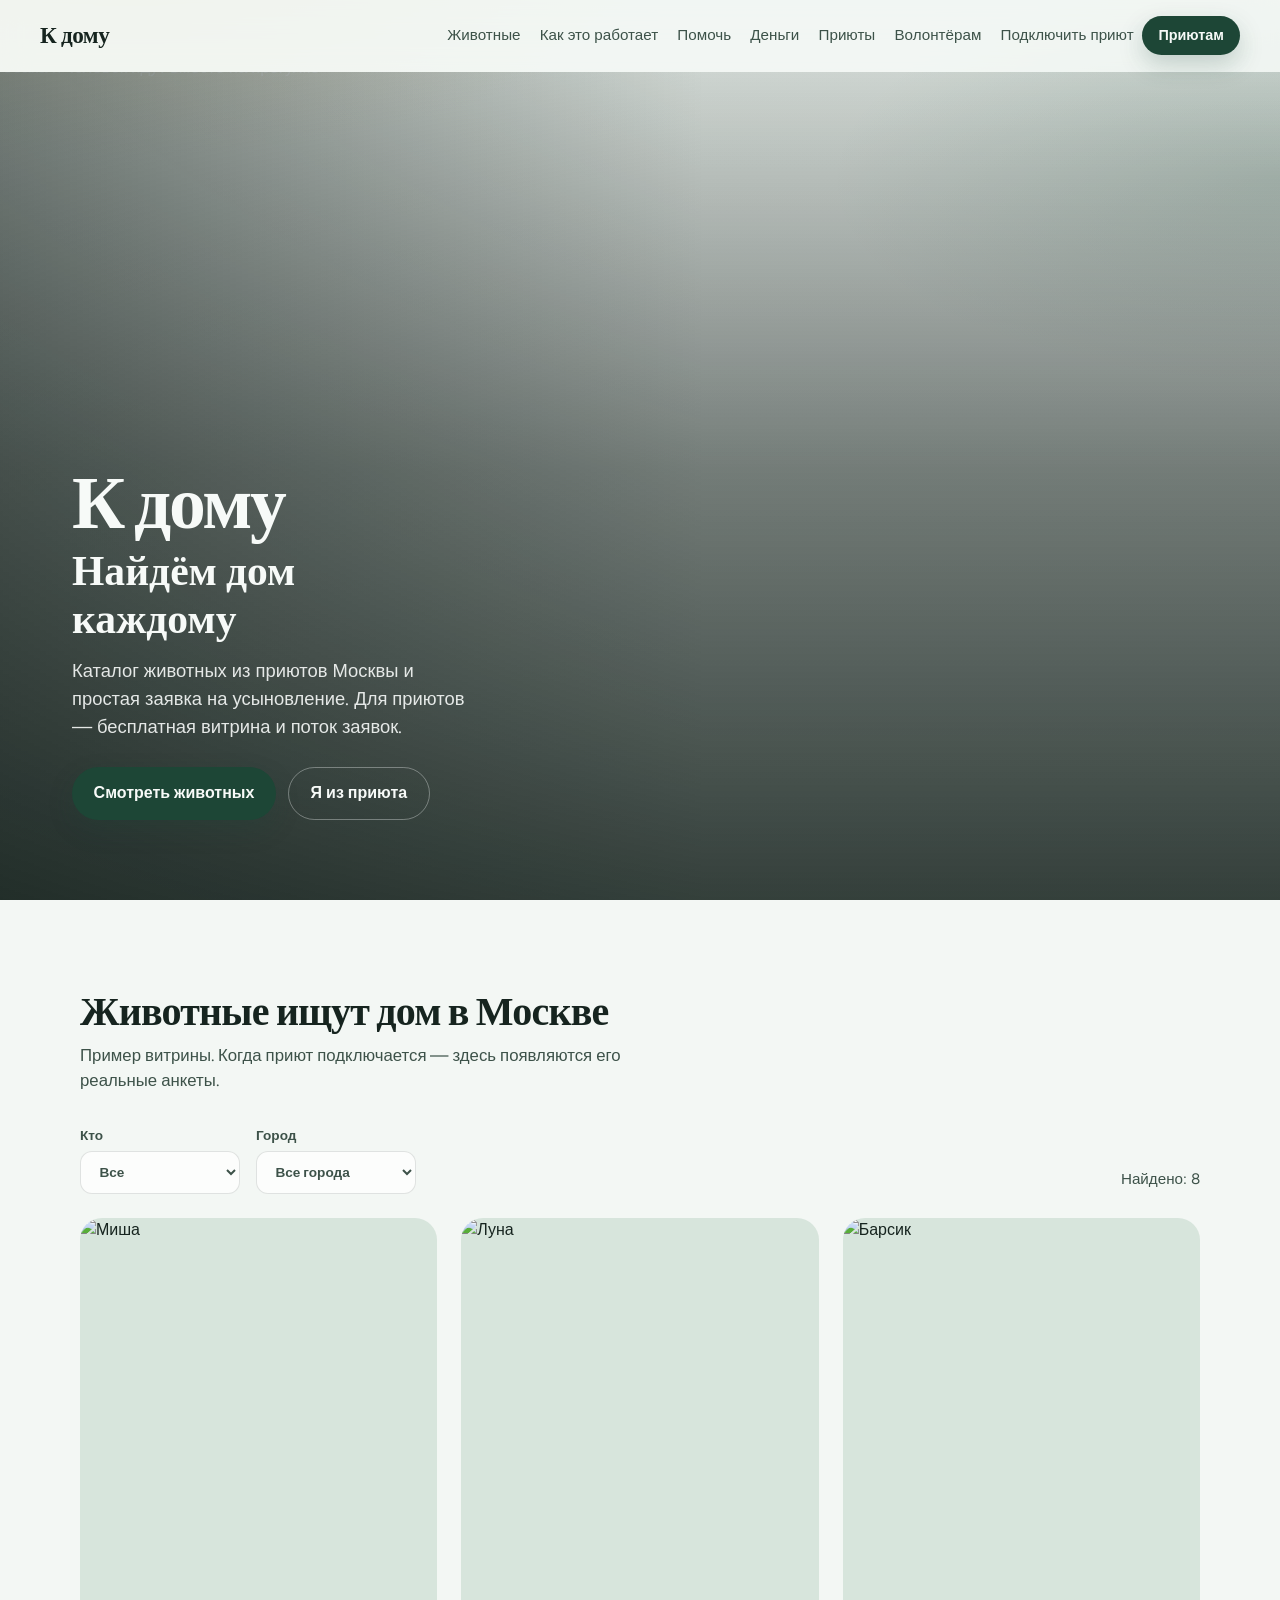
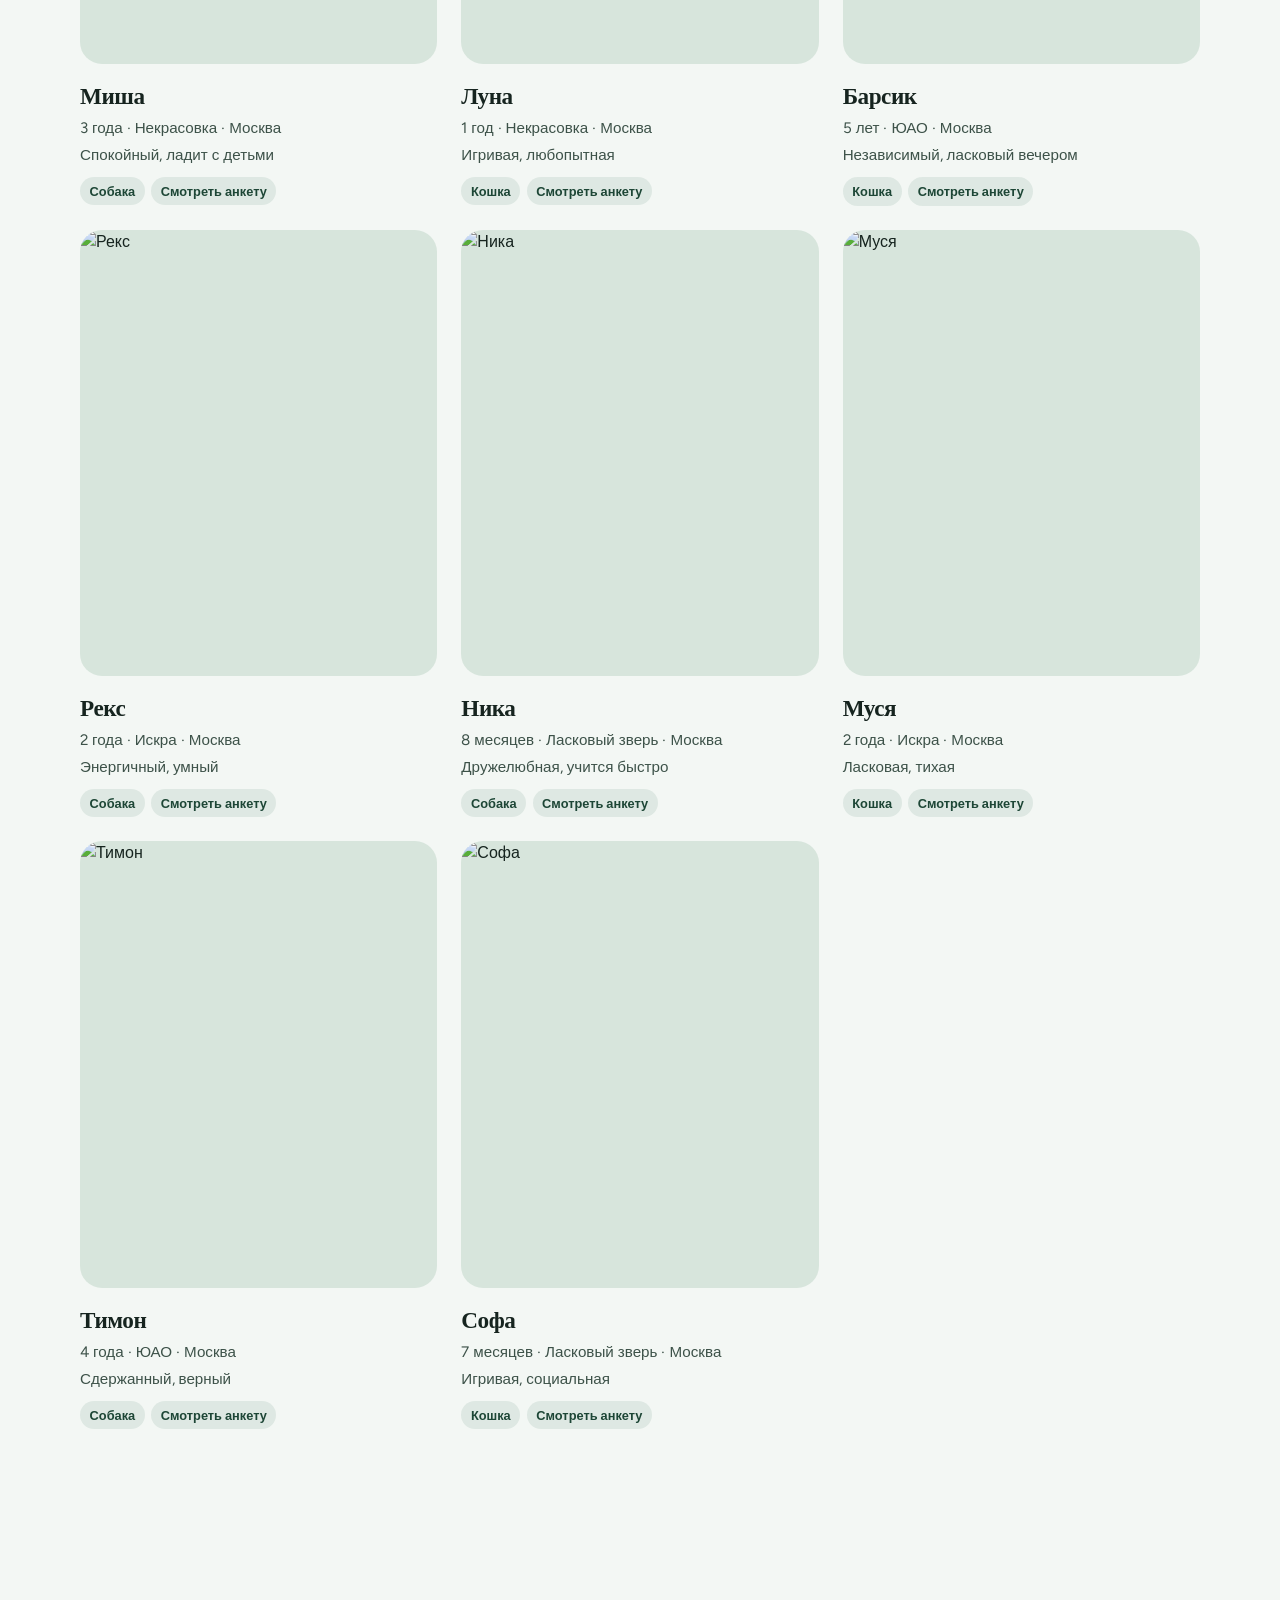
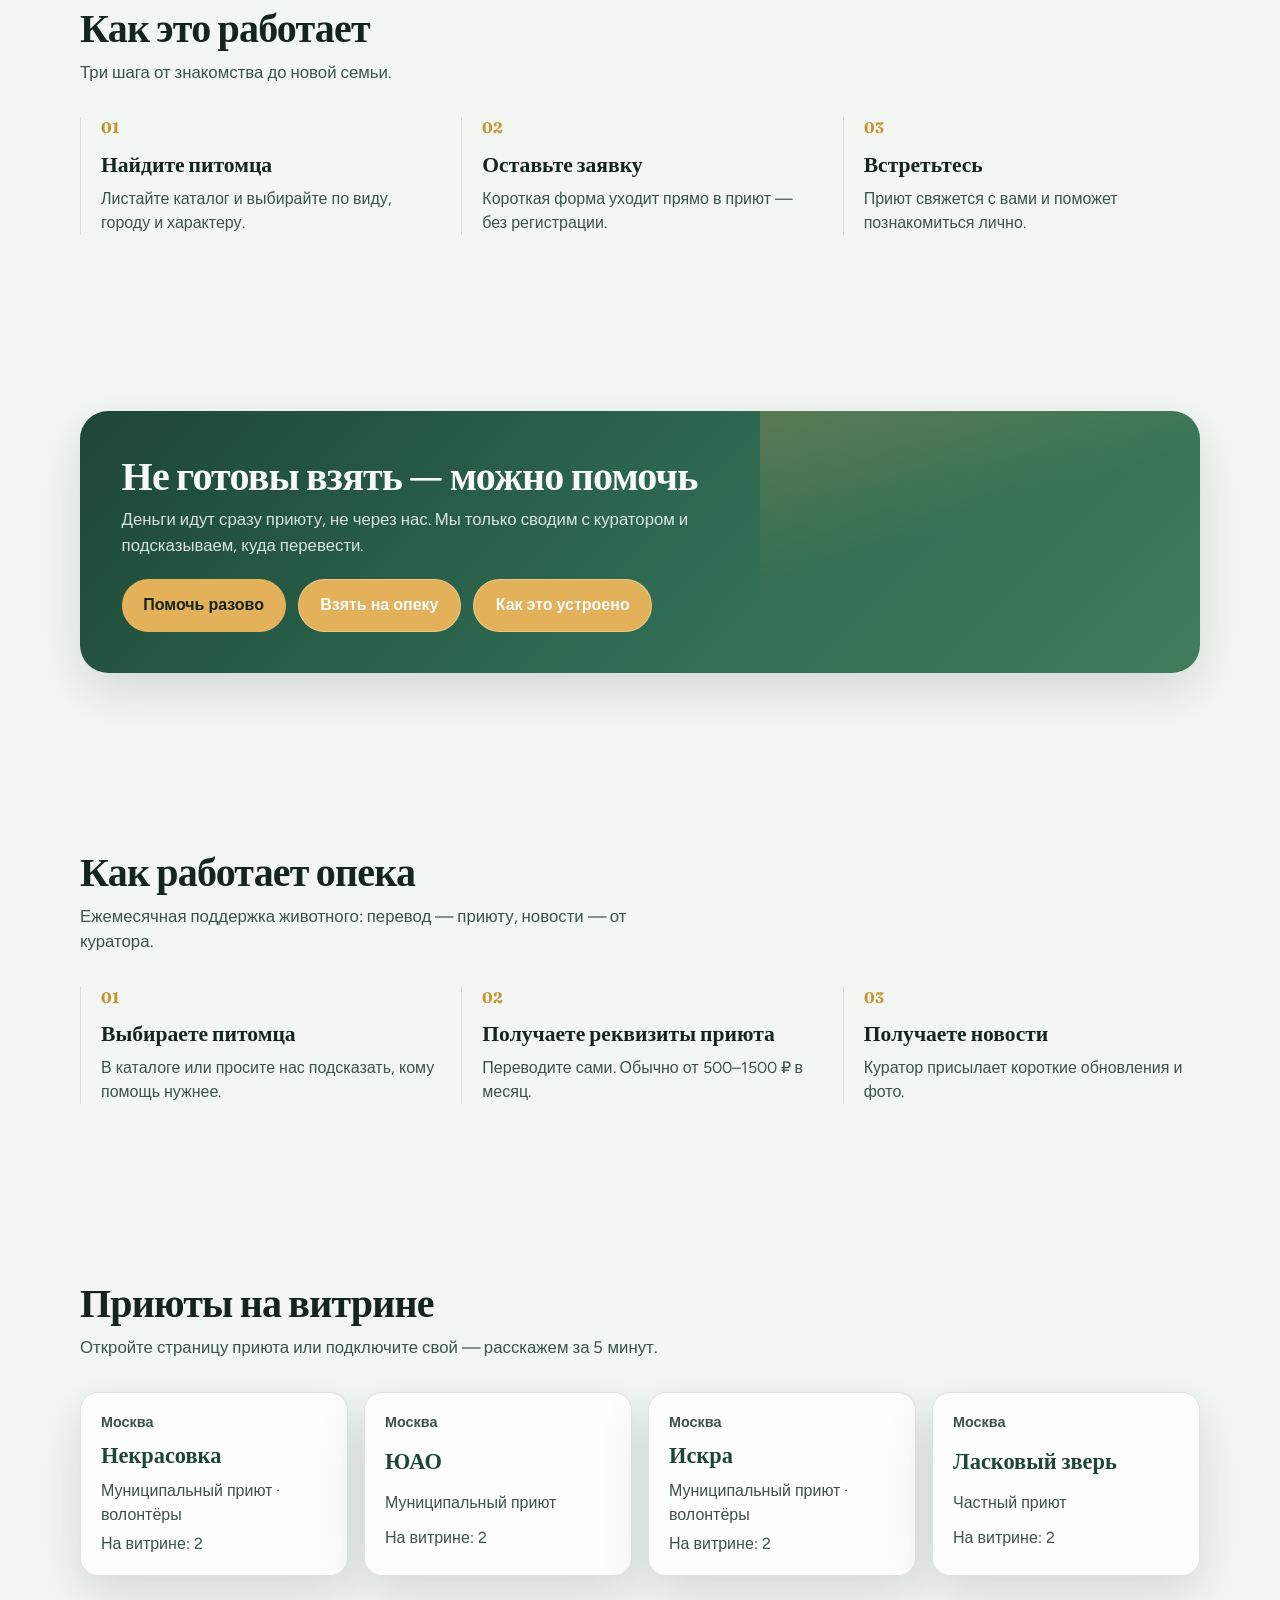
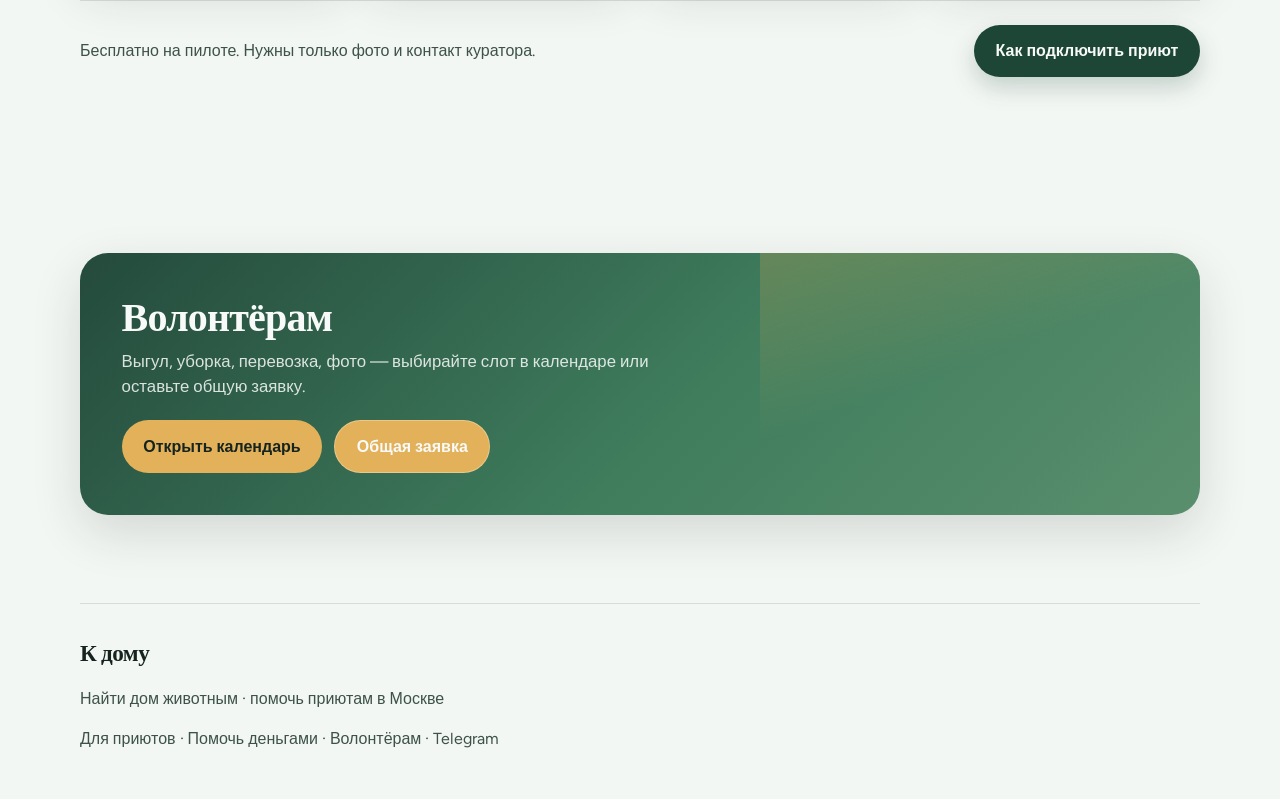
==== commit b31d7588: "Add mobile nav drawer and harden responsive layout across pages. Co-authored-by: Cursor <cursoragent" ====
--- a/index.html
+++ b/index.html
@@ -21,16 +21,27 @@
 
     <header class="site-header">
       <a class="brand" href="#top" aria-label="К дому — на главную">К дому</a>
-      <nav class="nav" aria-label="Основная навигация">
-        <a href="#animals">Животные</a>
-        <a href="#how">Как это работает</a>
-        <a href="#help">Помочь</a>
-        <a href="./help-money.html">Деньги</a>
-        <a href="#shelters">Приюты</a>
-        <a href="#volunteer">Волонтёрам</a>
-        <a href="./for-shelters.html">Подключить приют</a>
-      </nav>
-      <a class="btn btn-small" href="./for-shelters.html">Приютам</a>
+      <div class="header-actions">
+        <nav class="nav" id="site-nav" aria-label="Основная навигация">
+          <a href="#animals">Животные</a>
+          <a href="#how">Как это работает</a>
+          <a href="#help">Помочь</a>
+          <a href="./help-money.html">Деньги</a>
+          <a href="#shelters">Приюты</a>
+          <a href="#volunteer">Волонтёрам</a>
+          <a href="./for-shelters.html">Подключить приют</a>
+        </nav>
+        <a class="btn btn-small header-cta" href="./for-shelters.html">Приютам</a>
+        <button
+          class="nav-toggle"
+          type="button"
+          aria-expanded="false"
+          aria-controls="site-nav"
+          aria-label="Открыть меню"
+        >
+          <span></span><span></span><span></span>
+        </button>
+      </div>
     </header>
 
     <main id="top">
--- a/styles.css
+++ b/styles.css
@@ -66,11 +66,11 @@
   position: sticky;
   top: 0;
   z-index: 40;
-  height: var(--header-h);
+  min-height: var(--header-h);
   display: flex;
   align-items: center;
   justify-content: space-between;
-  gap: 1rem;
+  gap: 0.75rem;
   padding: 0 clamp(1rem, 4vw, 2.5rem);
   backdrop-filter: blur(14px);
   background: rgba(243, 247, 244, 0.78);
@@ -88,11 +88,55 @@
   font-weight: 700;
   font-size: 1.45rem;
   letter-spacing: -0.02em;
+  flex-shrink: 0;
+}
+
+.header-actions {
+  display: flex;
+  align-items: center;
+  gap: 0.55rem;
+  margin-left: auto;
+}
+
+.nav-toggle {
+  display: inline-flex;
+  flex-direction: column;
+  justify-content: center;
+  gap: 5px;
+  width: 44px;
+  height: 44px;
+  padding: 10px;
+  border: 1px solid var(--line);
+  border-radius: 12px;
+  background: rgba(255, 255, 255, 0.7);
+  cursor: pointer;
+  flex-shrink: 0;
+}
+
+.nav-toggle span {
+  display: block;
+  height: 2px;
+  width: 100%;
+  background: var(--ink);
+  border-radius: 2px;
+  transition: transform 0.2s ease, opacity 0.2s ease;
+}
+
+.site-header.nav-open .nav-toggle span:nth-child(1) {
+  transform: translateY(7px) rotate(45deg);
+}
+
+.site-header.nav-open .nav-toggle span:nth-child(2) {
+  opacity: 0;
+}
+
+.site-header.nav-open .nav-toggle span:nth-child(3) {
+  transform: translateY(-7px) rotate(-45deg);
 }
 
 .nav {
   display: none;
-  gap: 1.35rem;
+  gap: 1.1rem;
   font-size: 0.95rem;
   font-weight: 500;
   color: var(--ink-soft);
@@ -118,6 +162,58 @@
 .nav a:hover::after,
 .nav a:focus-visible::after {
   transform: scaleX(1);
+}
+
+/* Mobile / tablet drawer */
+@media (max-width: 979px) {
+  .site-header .header-cta {
+    display: none;
+  }
+
+  .nav {
+    display: flex;
+    flex-direction: column;
+    gap: 0;
+    position: absolute;
+    top: 100%;
+    left: 0;
+    right: 0;
+    z-index: 50;
+    padding: 0.5rem 1rem 1rem;
+    background: rgba(243, 247, 244, 0.97);
+    border-bottom: 1px solid var(--line);
+    box-shadow: 0 16px 32px rgba(22, 36, 31, 0.1);
+    transform: translateY(-8px);
+    opacity: 0;
+    pointer-events: none;
+    visibility: hidden;
+    transition: opacity 0.2s ease, transform 0.2s ease, visibility 0.2s;
+  }
+
+  .site-header.nav-open .nav {
+    opacity: 1;
+    transform: translateY(0);
+    pointer-events: auto;
+    visibility: visible;
+  }
+
+  .nav a {
+    padding: 0.9rem 0.35rem;
+    border-bottom: 1px solid var(--line);
+    font-size: 1.05rem;
+  }
+
+  .nav a::after {
+    display: none;
+  }
+
+  .nav a:last-child {
+    border-bottom: 0;
+  }
+
+  body.nav-lock {
+    overflow: hidden;
+  }
 }
 
 .btn {
@@ -294,7 +390,8 @@
 }
 
 .results-count {
-  margin: 0 0 0.2rem auto;
+  margin: 0;
+  flex: 1 1 100%;
   color: var(--ink-soft);
   font-size: 0.95rem;
 }
@@ -331,9 +428,10 @@
 .animal-photo {
   position: relative;
   overflow: hidden;
+  width: 100%;
   border-radius: calc(var(--radius) + 4px);
+  background: var(--mist);
   aspect-ratio: 4 / 5;
-  background: var(--mist);
 }
 
 .animal-photo img {
@@ -499,6 +597,8 @@
 
 .modal-card {
   width: min(440px, 100%);
+  max-height: min(90vh, 640px);
+  overflow-y: auto;
   margin: auto;
   padding: 1.4rem 1.3rem 1.25rem;
   border-radius: 22px;
@@ -508,6 +608,7 @@
   gap: 0.8rem;
   position: relative;
   animation: rise-in 0.35s ease both;
+  -webkit-overflow-scrolling: touch;
 }
 
 .modal-close {
@@ -553,9 +654,14 @@
 
 .modal-actions {
   display: flex;
+  flex-wrap: wrap;
   justify-content: flex-end;
   gap: 0.6rem;
   margin-top: 0.3rem;
+}
+
+.modal-actions .btn {
+  min-height: 44px;
 }
 
 .toast {
@@ -604,8 +710,10 @@
 }
 
 @media (min-width: 720px) {
-  .nav {
-    display: flex;
+  .results-count {
+    flex: 0 0 auto;
+    margin-left: auto;
+    margin-bottom: 0.2rem;
   }
 
   .animal-grid {
@@ -634,6 +742,42 @@
 
   .shelter-cta {
     grid-template-columns: 1fr auto;
+  }
+}
+
+@media (min-width: 980px) {
+  .nav-toggle {
+    display: none;
+  }
+
+  .site-header .header-cta {
+    display: inline-flex;
+  }
+
+  .nav {
+    display: flex;
+    position: static;
+    flex-direction: row;
+    align-items: center;
+    padding: 0;
+    background: transparent;
+    border: 0;
+    box-shadow: none;
+    opacity: 1;
+    transform: none;
+    pointer-events: auto;
+    visibility: visible;
+    gap: 1.2rem;
+  }
+
+  .nav a {
+    padding: 0;
+    border: 0;
+    font-size: 0.95rem;
+  }
+
+  .nav a::after {
+    display: block;
   }
 }
 
